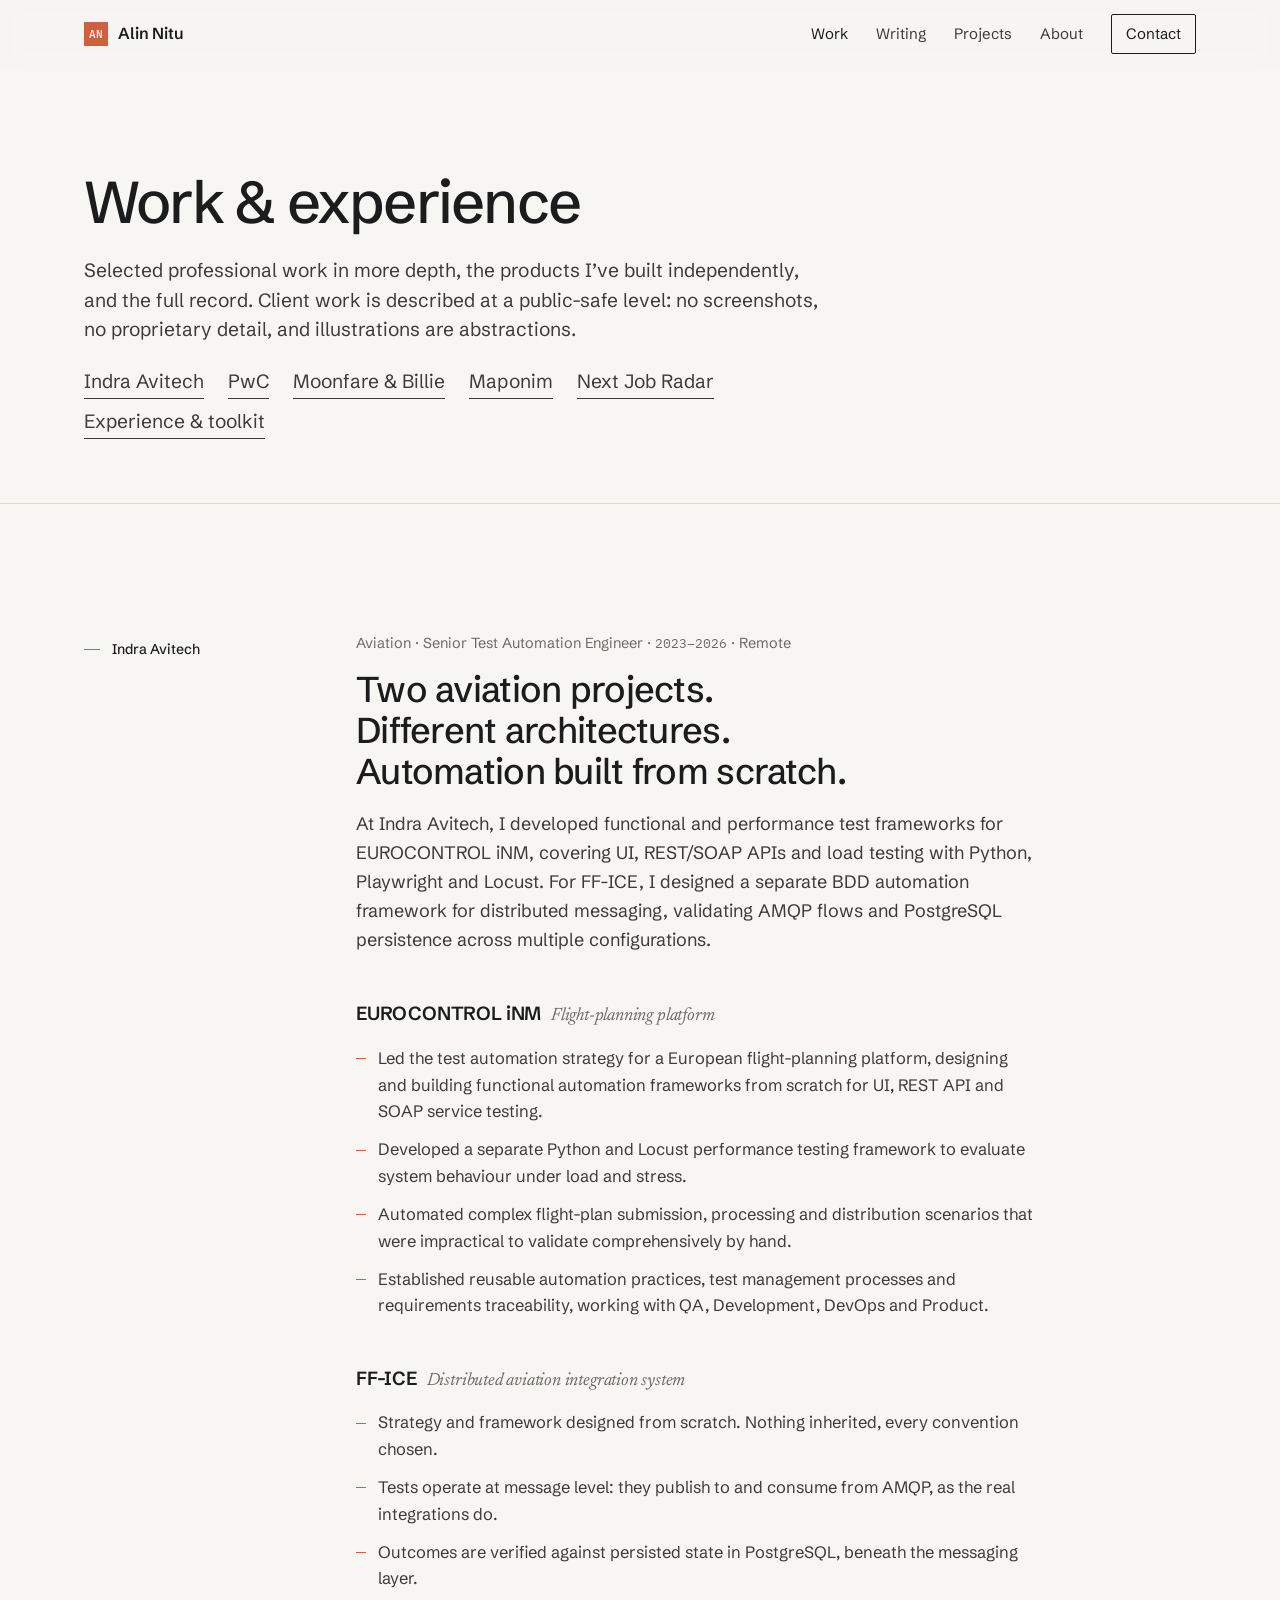
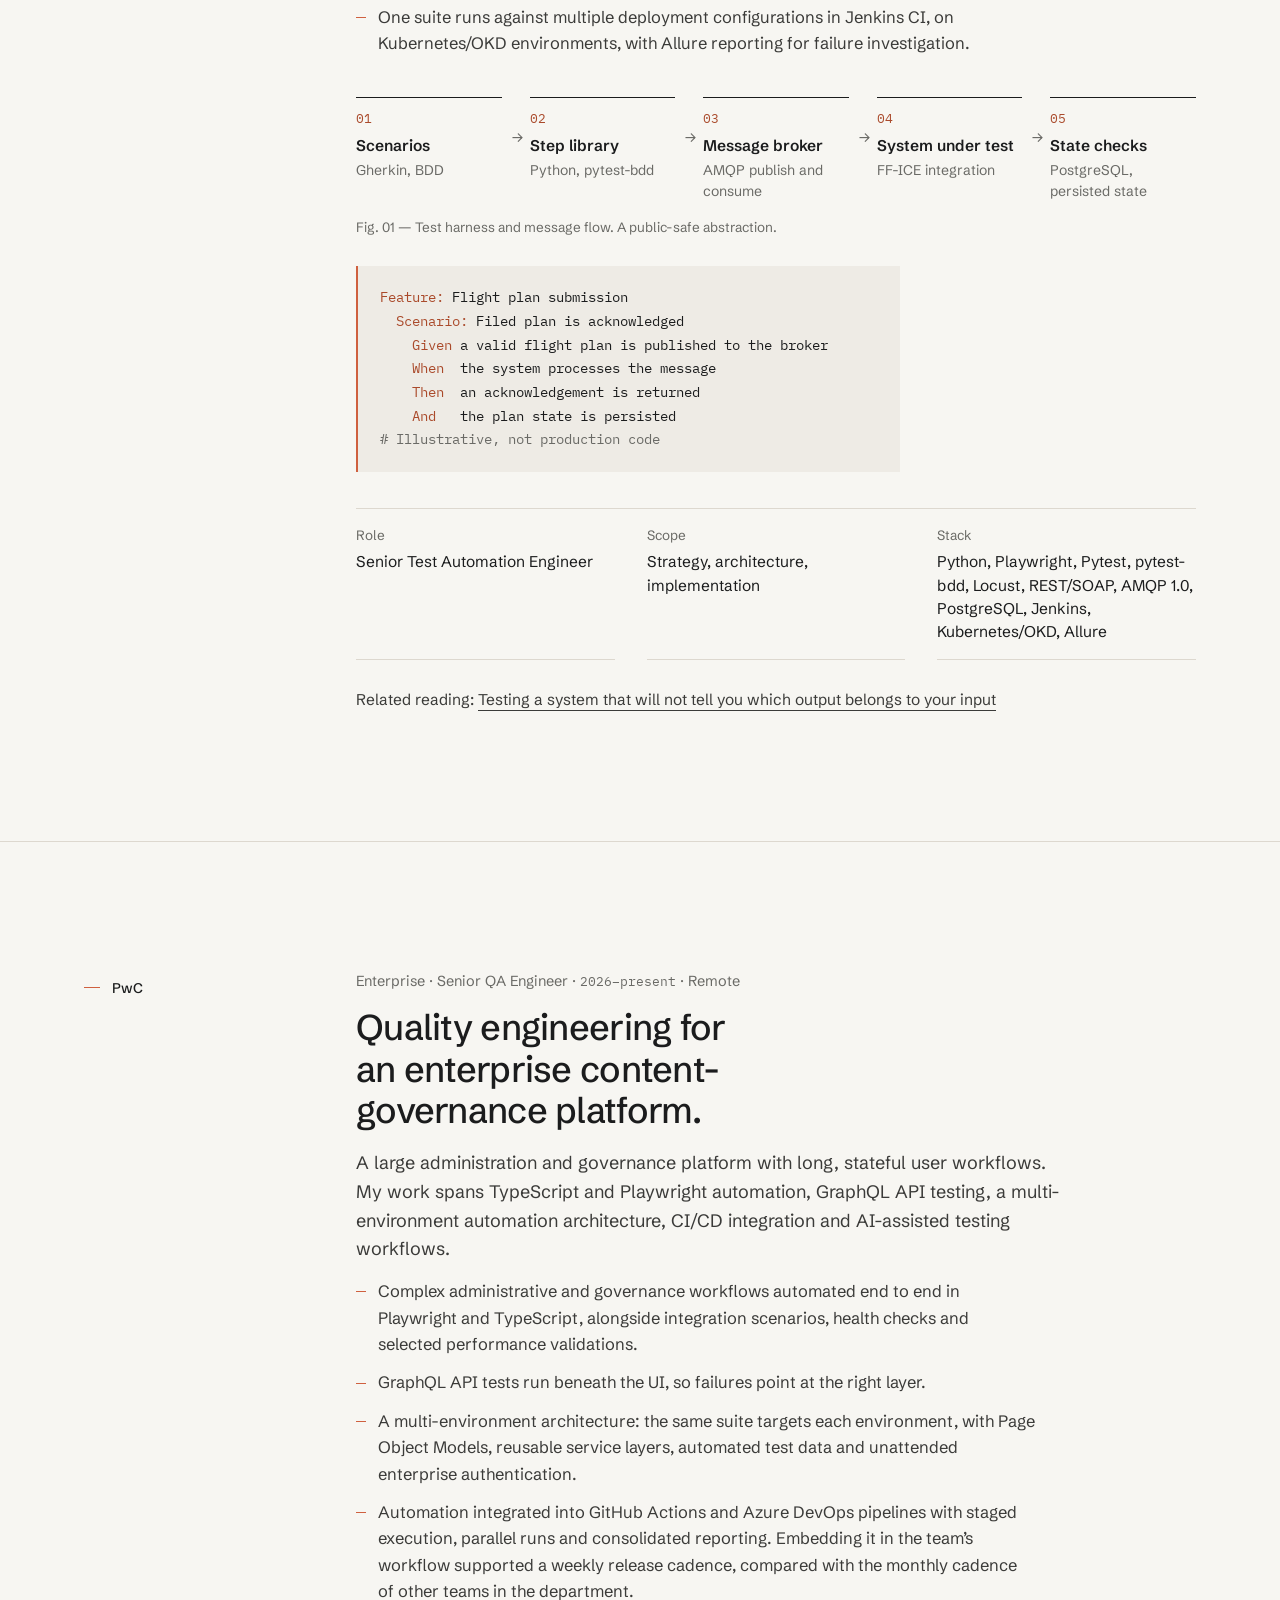
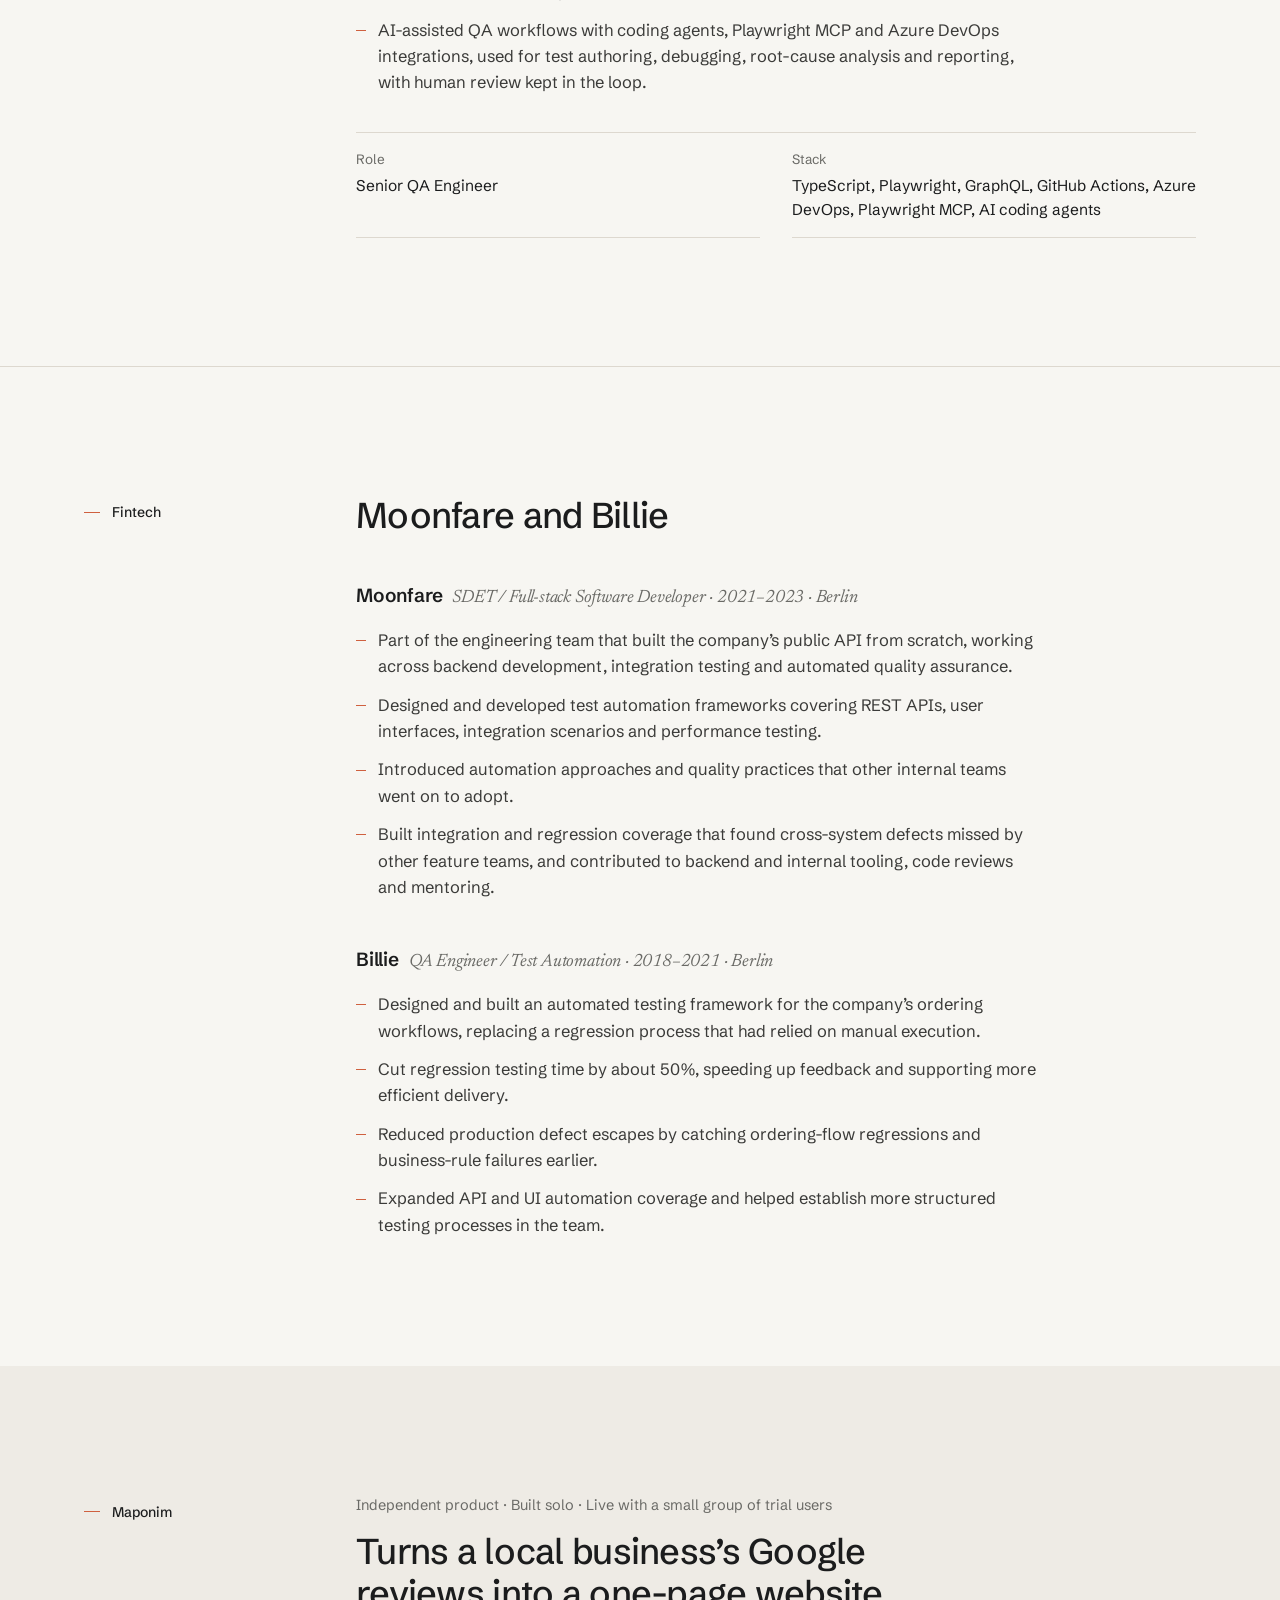
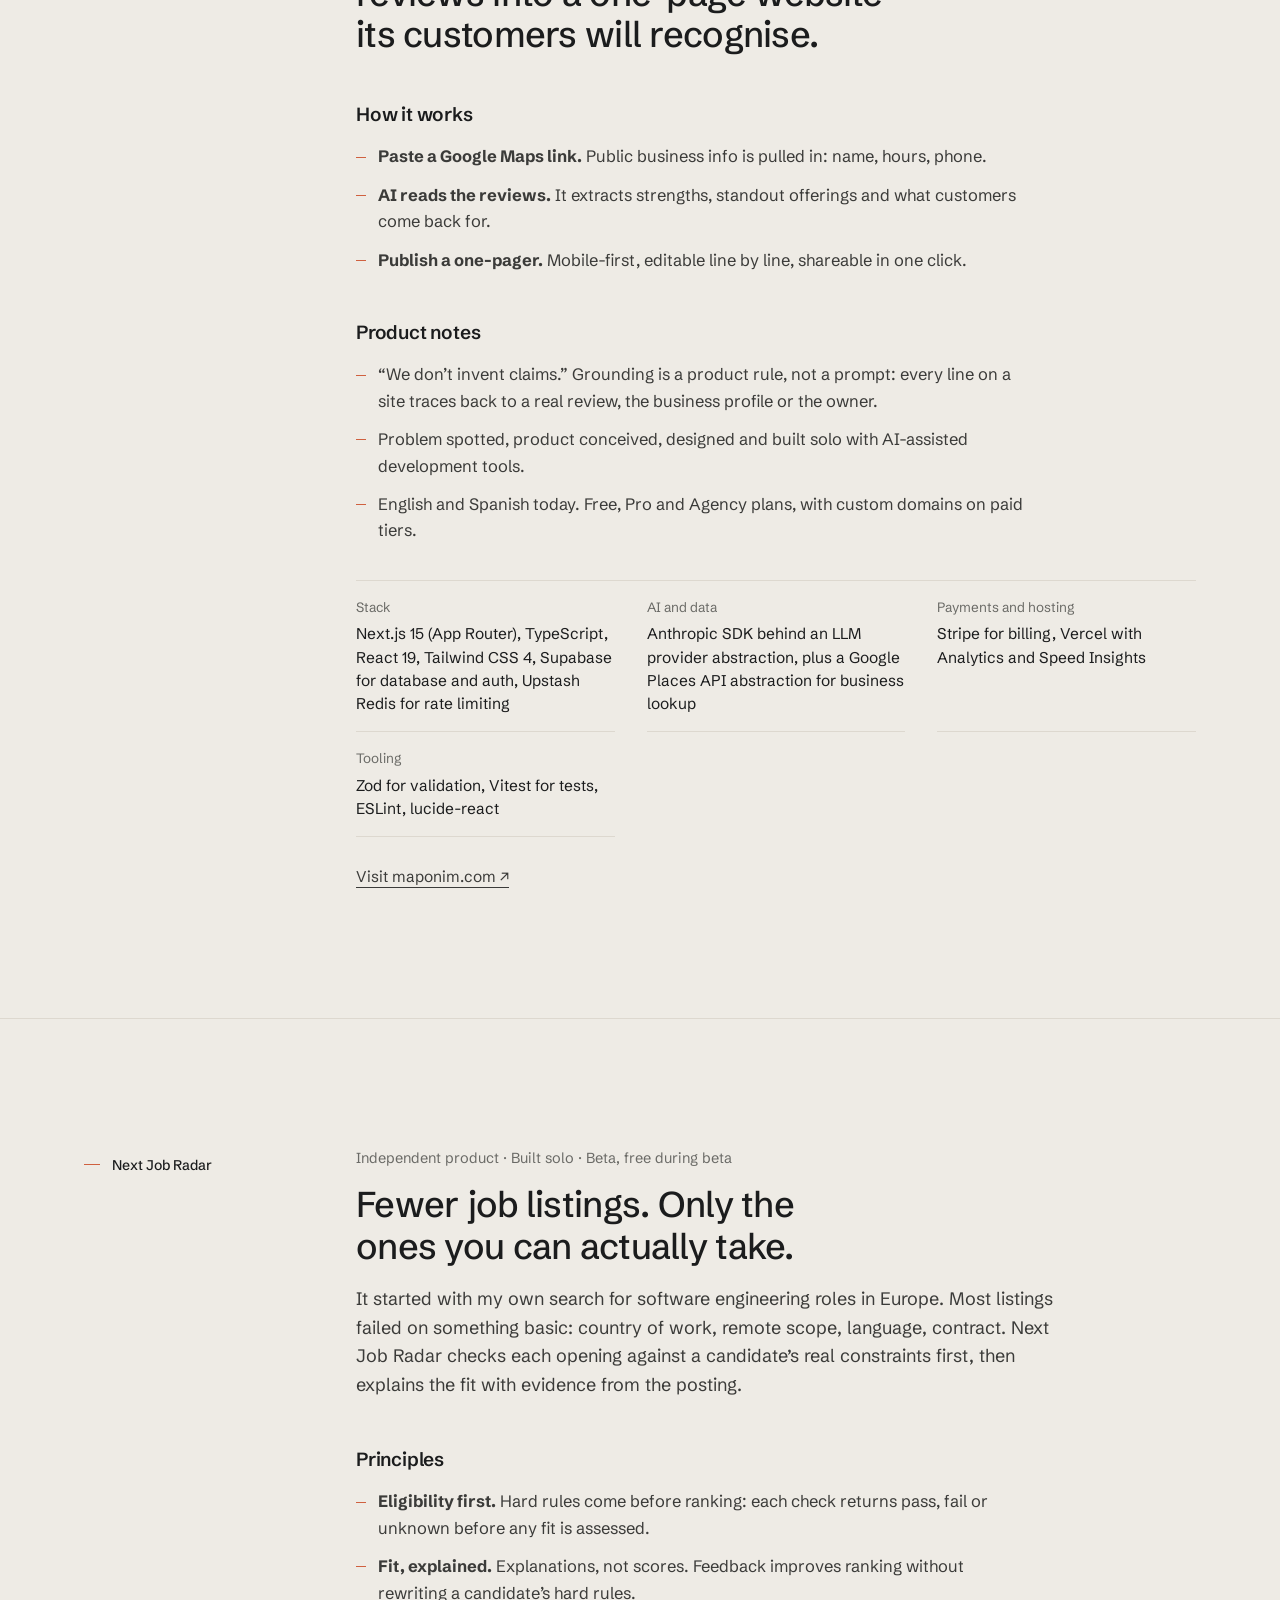
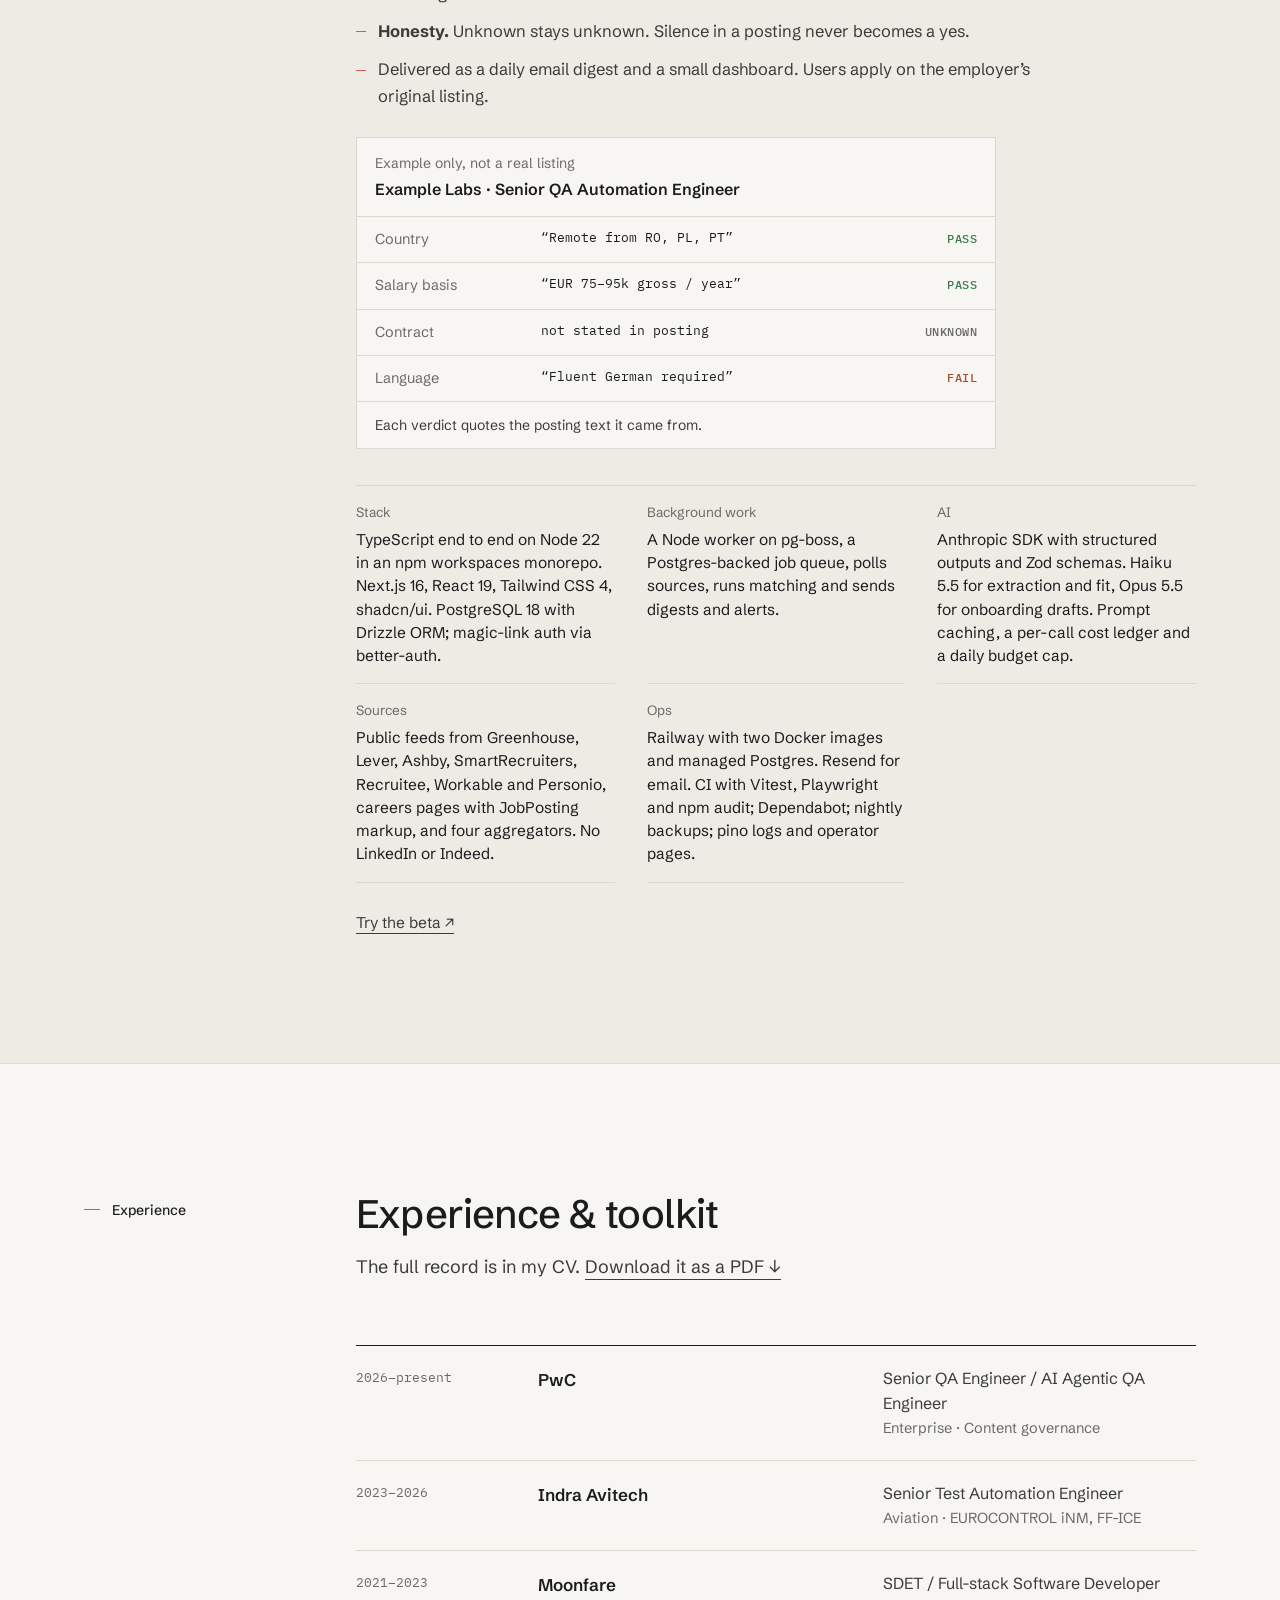
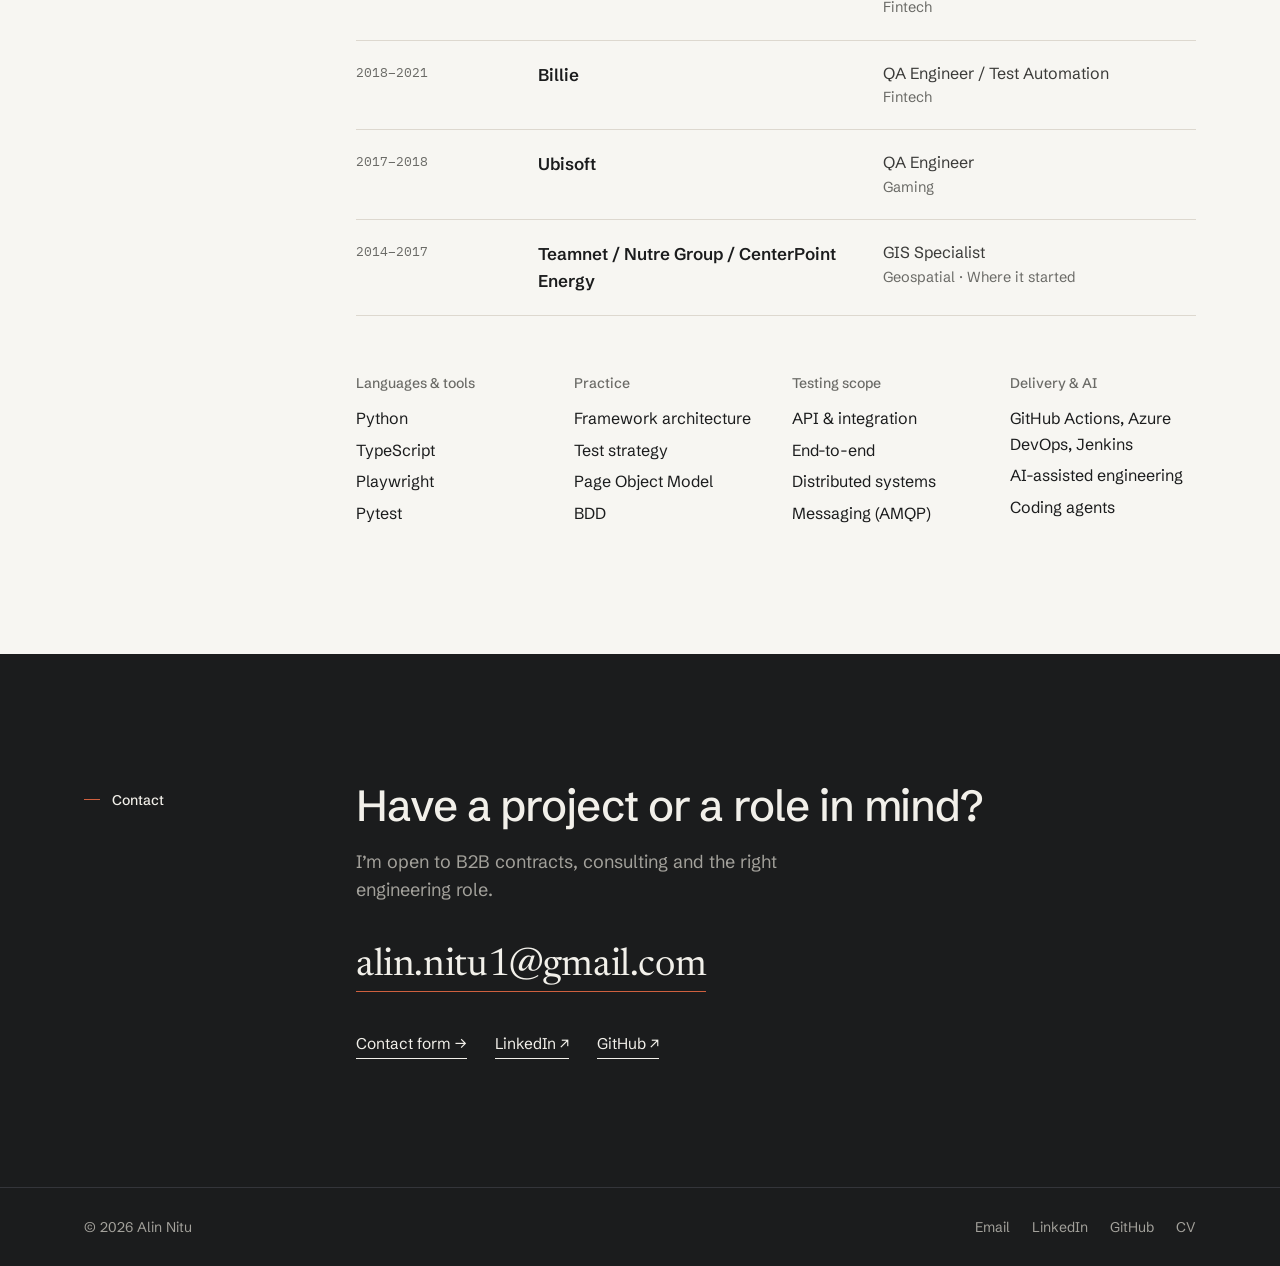
==== work.html @ c69d6b66 "Redesign: independent engineer × editorial minimalism - Rebuild the homepage as plain semantic HTML " ====
<!DOCTYPE html>
<html lang="en">
<head>
<meta charset="utf-8">
<meta name="viewport" content="width=device-width, initial-scale=1">
<title>Work &amp; experience | Alin Nitu</title>
<meta name="description" content="Case studies, independent products, full experience and toolkit of Alin Nitu, Senior Quality Engineer and SDET: EUROCONTROL iNM, FF-ICE, PwC, Moonfare, Billie, Maponim and Next Job Radar.">
<link rel="canonical" href="https://www.alinnitu.com/work">
<meta property="og:type" content="website">
<meta property="og:title" content="Work & experience | Alin Nitu">
<meta property="og:description" content="Case studies, independent products, full experience and toolkit.">
<meta name="theme-color" content="#F7F6F2">
<link rel="icon" type="image/svg+xml" href="/favicon.svg">
<link rel="icon" type="image/png" sizes="32x32" href="/favicon-32.png">
<link rel="apple-touch-icon" sizes="180x180" href="/apple-touch-icon.png">
<link rel="preconnect" href="https://fonts.googleapis.com">
<link rel="preconnect" href="https://fonts.gstatic.com" crossorigin>
<link href="https://fonts.googleapis.com/css2?family=IBM+Plex+Mono:wght@400;500&family=Newsreader:ital,opsz,wght@0,6..72,400;0,6..72,500;1,6..72,400&family=Schibsted+Grotesk:wght@400;500;600&display=swap" rel="stylesheet">
<link rel="stylesheet" href="/assets/site.css">
<script defer src="/assets/site.js"></script>
<script defer src="/_vercel/insights/script.js"></script>
</head>
<body>
<a class="skip" href="#main">Skip to content</a>

<header class="site-header">
  <div class="container header-in">
    <a class="wordmark" href="/" aria-label="Alin Nitu, home"><span class="mark" aria-hidden="true">AN</span>Alin Nitu</a>
    <nav class="site-nav" aria-label="Primary">
      <a href="/work" aria-current="page">Work</a>
      <a href="/#writing">Writing</a>
      <a href="/#projects">Projects</a>
      <a href="/#about">About</a>
      <a class="nav-cta" href="/#contact">Contact</a>
    </nav>
    <details class="menu">
      <summary>Menu</summary>
      <div class="menu-panel">
        <a href="/work">Work</a><a href="/#writing">Writing</a><a href="/#projects">Projects</a><a href="/#about">About</a><a href="/#contact">Contact</a><a href="/resources/Alin_Nitu_CV_Senior_QA_Engineer.pdf" download>Download CV</a>
      </div>
    </details>
  </div>
</header>

<main id="main">
  <section class="page-head">
    <div class="container">
      <h1>Work &amp; experience</h1>
      <p>Selected professional work in more depth, the products I’ve built independently, and the full record. Client work is described at a public-safe level: no screenshots, no proprietary detail, and illustrations are abstractions.</p>
      <p class="toc-inline">
        <a class="link" href="#indra-avitech">Indra Avitech</a>
        <a class="link" href="#pwc">PwC</a>
        <a class="link" href="#earlier">Moonfare &amp; Billie</a>
        <a class="link" href="#maponim">Maponim</a>
        <a class="link" href="#next-job-radar">Next Job Radar</a>
        <a class="link" href="#experience">Experience &amp; toolkit</a>
      </p>
    </div>
  </section>

  <!-- Indra Avitech -->
  <section class="section case" id="indra-avitech" aria-labelledby="indra-title">
    <div class="container section-grid">
      <p class="label">Indra Avitech</p>
      <div>
        <p class="case-meta">Aviation · Senior Test Automation Engineer · <span class="mono">2023–2026</span> · Remote</p>
        <h2 id="indra-title">Two aviation projects. Different architectures. Automation built from scratch.</h2>
        <p class="case-lead">At Indra Avitech, I developed functional and performance test frameworks for EUROCONTROL iNM, covering UI, REST/SOAP APIs and load testing with Python, Playwright and Locust. For FF-ICE, I designed a separate BDD automation framework for distributed messaging, validating AMQP flows and PostgreSQL persistence across multiple configurations.</p>

        <h3>EUROCONTROL iNM <span class="sub">Flight-planning platform</span></h3>
        <ul class="points">
          <li>Led the test automation strategy for a European flight-planning platform, designing and building functional automation frameworks from scratch for UI, REST API and SOAP service testing.</li>
          <li>Developed a separate Python and Locust performance testing framework to evaluate system behaviour under load and stress.</li>
          <li>Automated complex flight-plan submission, processing and distribution scenarios that were impractical to validate comprehensively by hand.</li>
          <li>Established reusable automation practices, test management processes and requirements traceability, working with QA, Development, DevOps and Product.</li>
        </ul>

        <h3>FF-ICE <span class="sub">Distributed aviation integration system</span></h3>
        <ul class="points">
          <li>Strategy and framework designed from scratch. Nothing inherited, every convention chosen.</li>
          <li>Tests operate at message level: they publish to and consume from AMQP, as the real integrations do.</li>
          <li>Outcomes are verified against persisted state in PostgreSQL, beneath the messaging layer.</li>
          <li>One suite runs against multiple deployment configurations in Jenkins CI, on Kubernetes/OKD environments, with Allure reporting for failure investigation.</li>
        </ul>

        <ol class="flow" aria-label="FF-ICE test harness, from scenario to persisted state">
          <li><b>Scenarios</b><span>Gherkin, BDD</span></li>
          <li><b>Step library</b><span>Python, pytest-bdd</span></li>
          <li><b>Message broker</b><span>AMQP publish and consume</span></li>
          <li><b>System under test</b><span>FF-ICE integration</span></li>
          <li><b>State checks</b><span>PostgreSQL, persisted state</span></li>
        </ol>
        <p class="fig-cap">Fig. 01 — Test harness and message flow. A public-safe abstraction.</p>

<pre class="code" aria-label="Illustrative Gherkin scenario"><span class="k">Feature:</span> Flight plan submission
  <span class="k">Scenario:</span> Filed plan is acknowledged
    <span class="k">Given</span> a valid flight plan is published to the broker
    <span class="k">When</span>  the system processes the message
    <span class="k">Then</span>  an acknowledgement is returned
    <span class="k">And</span>   the plan state is persisted
<span class="c"># Illustrative, not production code</span></pre>

        <dl class="facts-dl">
          <div><dt>Role</dt><dd>Senior Test Automation Engineer</dd></div>
          <div><dt>Scope</dt><dd>Strategy, architecture, implementation</dd></div>
          <div><dt>Stack</dt><dd>Python, Playwright, Pytest, pytest-bdd, Locust, REST/SOAP, AMQP 1.0, PostgreSQL, Jenkins, Kubernetes/OKD, Allure</dd></div>
        </dl>
        <p class="related">Related reading: <a class="link" href="/articles/no-correlation-id">Testing a system that will not tell you which output belongs to your input</a></p>
      </div>
    </div>
  </section>

  <!-- PwC -->
  <section class="section case" id="pwc" aria-labelledby="pwc-title">
    <div class="container section-grid">
      <p class="label">PwC</p>
      <div>
        <p class="case-meta">Enterprise · Senior QA Engineer · <span class="mono">2026–present</span> · Remote</p>
        <h2 id="pwc-title">Quality engineering for an enterprise content-governance platform.</h2>
        <p class="case-lead">A large administration and governance platform with long, stateful user workflows. My work spans TypeScript and Playwright automation, GraphQL API testing, a multi-environment automation architecture, CI/CD integration and AI-assisted testing workflows.</p>
        <ul class="points">
          <li>Complex administrative and governance workflows automated end to end in Playwright and TypeScript, alongside integration scenarios, health checks and selected performance validations.</li>
          <li>GraphQL API tests run beneath the UI, so failures point at the right layer.</li>
          <li>A multi-environment architecture: the same suite targets each environment, with Page Object Models, reusable service layers, automated test data and unattended enterprise authentication.</li>
          <li>Automation integrated into GitHub Actions and Azure DevOps pipelines with staged execution, parallel runs and consolidated reporting. Embedding it in the team’s workflow supported a weekly release cadence, compared with the monthly cadence of other teams in the department.</li>
          <li>AI-assisted QA workflows with coding agents, Playwright MCP and Azure DevOps integrations, used for test authoring, debugging, root-cause analysis and reporting, with human review kept in the loop.</li>
        </ul>
        <dl class="facts-dl">
          <div><dt>Role</dt><dd>Senior QA Engineer</dd></div>
          <div><dt>Stack</dt><dd>TypeScript, Playwright, GraphQL, GitHub Actions, Azure DevOps, Playwright MCP, AI coding agents</dd></div>
        </dl>
      </div>
    </div>
  </section>

  <!-- Moonfare & Billie -->
  <section class="section case" id="earlier" aria-labelledby="earlier-title">
    <div class="container section-grid">
      <p class="label">Fintech</p>
      <div>
        <h2 id="earlier-title">Moonfare and Billie</h2>

        <h3>Moonfare <span class="sub">SDET / Full-stack Software Developer · 2021–2023 · Berlin</span></h3>
        <ul class="points">
          <li>Part of the engineering team that built the company’s public API from scratch, working across backend development, integration testing and automated quality assurance.</li>
          <li>Designed and developed test automation frameworks covering REST APIs, user interfaces, integration scenarios and performance testing.</li>
          <li>Introduced automation approaches and quality practices that other internal teams went on to adopt.</li>
          <li>Built integration and regression coverage that found cross-system defects missed by other feature teams, and contributed to backend and internal tooling, code reviews and mentoring.</li>
        </ul>

        <h3>Billie <span class="sub">QA Engineer / Test Automation · 2018–2021 · Berlin</span></h3>
        <ul class="points">
          <li>Designed and built an automated testing framework for the company’s ordering workflows, replacing a regression process that had relied on manual execution.</li>
          <li>Cut regression testing time by about 50%, speeding up feedback and supporting more efficient delivery.</li>
          <li>Reduced production defect escapes by catching ordering-flow regressions and business-rule failures earlier.</li>
          <li>Expanded API and UI automation coverage and helped establish more structured testing processes in the team.</li>
        </ul>
      </div>
    </div>
  </section>

  <!-- Maponim -->
  <section class="section band case" id="maponim" aria-labelledby="maponim-title">
    <div class="container section-grid">
      <p class="label">Maponim</p>
      <div>
        <p class="case-meta">Independent product · Built solo · Live with a small group of trial users</p>
        <h2 id="maponim-title">Turns a local business’s Google reviews into a one-page website its customers will recognise.</h2>
        <h3>How it works</h3>
        <ul class="points">
          <li><strong>Paste a Google Maps link.</strong> Public business info is pulled in: name, hours, phone.</li>
          <li><strong>AI reads the reviews.</strong> It extracts strengths, standout offerings and what customers come back for.</li>
          <li><strong>Publish a one-pager.</strong> Mobile-first, editable line by line, shareable in one click.</li>
        </ul>
        <h3>Product notes</h3>
        <ul class="points">
          <li>“We don’t invent claims.” Grounding is a product rule, not a prompt: every line on a site traces back to a real review, the business profile or the owner.</li>
          <li>Problem spotted, product conceived, designed and built solo with AI-assisted development tools.</li>
          <li>English and Spanish today. Free, Pro and Agency plans, with custom domains on paid tiers.</li>
        </ul>
        <dl class="facts-dl">
          <div><dt>Stack</dt><dd>Next.js 15 (App Router), TypeScript, React 19, Tailwind CSS 4, Supabase for database and auth, Upstash Redis for rate limiting</dd></div>
          <div><dt>AI and data</dt><dd>Anthropic SDK behind an LLM provider abstraction, plus a Google Places API abstraction for business lookup</dd></div>
          <div><dt>Payments and hosting</dt><dd>Stripe for billing, Vercel with Analytics and Speed Insights</dd></div>
          <div><dt>Tooling</dt><dd>Zod for validation, Vitest for tests, ESLint, lucide-react</dd></div>
        </dl>
        <p class="related"><a class="link" href="https://maponim.com/" target="_blank" rel="noopener">Visit maponim.com <span class="arrow out" aria-hidden="true">↗</span></a></p>
      </div>
    </div>
  </section>

  <!-- Next Job Radar -->
  <section class="section band case" id="next-job-radar" aria-labelledby="njr-title" style="border-top:1px solid var(--rule)">
    <div class="container section-grid">
      <p class="label">Next Job Radar</p>
      <div>
        <p class="case-meta">Independent product · Built solo · Beta, free during beta</p>
        <h2 id="njr-title">Fewer job listings. Only the ones you can actually take.</h2>
        <p class="case-lead">It started with my own search for software engineering roles in Europe. Most listings failed on something basic: country of work, remote scope, language, contract. Next Job Radar checks each opening against a candidate’s real constraints first, then explains the fit with evidence from the posting.</p>
        <h3>Principles</h3>
        <ul class="points">
          <li><strong>Eligibility first.</strong> Hard rules come before ranking: each check returns pass, fail or unknown before any fit is assessed.</li>
          <li><strong>Fit, explained.</strong> Explanations, not scores. Feedback improves ranking without rewriting a candidate’s hard rules.</li>
          <li><strong>Honesty.</strong> Unknown stays unknown. Silence in a posting never becomes a yes.</li>
          <li>Delivered as a daily email digest and a small dashboard. Users apply on the employer’s original listing.</li>
        </ul>
        <div class="check" role="group" aria-label="Example eligibility check">
          <div class="ttl">Example only, not a real listing<b>Example Labs · Senior QA Automation Engineer</b></div>
          <table>
            <tbody>
              <tr><td>Country</td><td>“Remote from RO, PL, PT”</td><td class="pass">PASS</td></tr>
              <tr><td>Salary basis</td><td>“EUR 75–95k gross / year”</td><td class="pass">PASS</td></tr>
              <tr><td>Contract</td><td>not stated in posting</td><td class="unk">UNKNOWN</td></tr>
              <tr><td>Language</td><td>“Fluent German required”</td><td class="fail">FAIL</td></tr>
            </tbody>
          </table>
          <p class="foot">Each verdict quotes the posting text it came from.</p>
        </div>
        <dl class="facts-dl">
          <div><dt>Stack</dt><dd>TypeScript end to end on Node 22 in an npm workspaces monorepo. Next.js 16, React 19, Tailwind CSS 4, shadcn/ui. PostgreSQL 18 with Drizzle ORM; magic-link auth via better-auth.</dd></div>
          <div><dt>Background work</dt><dd>A Node worker on pg-boss, a Postgres-backed job queue, polls sources, runs matching and sends digests and alerts.</dd></div>
          <div><dt>AI</dt><dd>Anthropic SDK with structured outputs and Zod schemas. Haiku 5.5 for extraction and fit, Opus 5.5 for onboarding drafts. Prompt caching, a per-call cost ledger and a daily budget cap.</dd></div>
          <div><dt>Sources</dt><dd>Public feeds from Greenhouse, Lever, Ashby, SmartRecruiters, Recruitee, Workable and Personio, careers pages with JobPosting markup, and four aggregators. No LinkedIn or Indeed.</dd></div>
          <div><dt>Ops</dt><dd>Railway with two Docker images and managed Postgres. Resend for email. CI with Vitest, Playwright and npm audit; Dependabot; nightly backups; pino logs and operator pages.</dd></div>
        </dl>
        <p class="related"><a class="link" href="https://jobradarweb-production.up.railway.app/" target="_blank" rel="noopener">Try the beta <span class="arrow out" aria-hidden="true">↗</span></a></p>
      </div>
    </div>
  </section>

  <!-- Experience & toolkit -->
  <section class="section" id="experience" aria-labelledby="exp-title">
    <div class="container section-grid">
      <p class="label">Experience</p>
      <div>
        <div class="section-head">
          <h2 id="exp-title">Experience &amp; toolkit</h2>
          <p>The full record is in my CV. <a class="link" href="/resources/Alin_Nitu_CV_Senior_QA_Engineer.pdf" download="Alin_Nitu_CV_Senior_QA_Engineer.pdf">Download it as a PDF <span class="arrow down" aria-hidden="true">↓</span></a></p>
        </div>
        <div class="timeline">
          <div><span class="y">2026–present</span><b>PwC</b><span>Senior QA Engineer / AI Agentic QA Engineer<em>Enterprise · Content governance</em></span></div>
          <div><span class="y">2023–2026</span><b>Indra Avitech</b><span>Senior Test Automation Engineer<em>Aviation · EUROCONTROL iNM, FF-ICE</em></span></div>
          <div><span class="y">2021–2023</span><b>Moonfare</b><span>SDET / Full-stack Software Developer<em>Fintech</em></span></div>
          <div><span class="y">2018–2021</span><b>Billie</b><span>QA Engineer / Test Automation<em>Fintech</em></span></div>
          <div><span class="y">2017–2018</span><b>Ubisoft</b><span>QA Engineer<em>Gaming</em></span></div>
          <div><span class="y">2014–2017</span><b>Teamnet / Nutre Group / CenterPoint Energy</b><span>GIS Specialist<em>Geospatial · Where it started</em></span></div>
        </div>
        <div class="toolkit">
          <div><h3>Languages &amp; tools</h3><ul><li>Python</li><li>TypeScript</li><li>Playwright</li><li>Pytest</li></ul></div>
          <div><h3>Practice</h3><ul><li>Framework architecture</li><li>Test strategy</li><li>Page Object Model</li><li>BDD</li></ul></div>
          <div><h3>Testing scope</h3><ul><li>API &amp; integration</li><li>End-to-end</li><li>Distributed systems</li><li>Messaging (AMQP)</li></ul></div>
          <div><h3>Delivery &amp; AI</h3><ul><li>GitHub Actions, Azure DevOps, Jenkins</li><li>AI-assisted engineering</li><li>Coding agents</li></ul></div>
        </div>
      </div>
    </div>
  </section>

  <section class="section contact" aria-labelledby="work-contact">
    <div class="container section-grid">
      <p class="label">Contact</p>
      <div>
        <h2 id="work-contact">Have a project or a role in mind?</h2>
        <p class="intro">I’m open to B2B contracts, consulting and the right engineering role.</p>
        <a class="email" href="mailto:alin.nitu1@gmail.com">alin.nitu1@gmail.com</a>
        <p class="contact-links">
          <a class="link" href="/#contact">Contact form <span class="arrow" aria-hidden="true">→</span></a>
          <a class="link" href="https://www.linkedin.com/in/alinnitu/" target="_blank" rel="noopener">LinkedIn <span class="arrow out" aria-hidden="true">↗</span></a>
          <a class="link" href="https://github.com/AlinNitu" target="_blank" rel="noopener">GitHub <span class="arrow out" aria-hidden="true">↗</span></a>
        </p>
      </div>
    </div>
  </section>
</main>

<footer class="site-footer">
  <div class="container footer-in">
    <span>© 2026 Alin Nitu</span>
    <nav aria-label="Footer">
      <a href="mailto:alin.nitu1@gmail.com">Email</a>
      <a href="https://www.linkedin.com/in/alinnitu/" target="_blank" rel="noopener">LinkedIn</a>
      <a href="https://github.com/AlinNitu" target="_blank" rel="noopener">GitHub</a>
      <a href="/resources/Alin_Nitu_CV_Senior_QA_Engineer.pdf" download>CV</a>
    </nav>
  </div>
</footer>
</body>
</html>
---- assets/site.css ----
/* alinnitu.com — shared design system
   Independent engineering consultant × editorial minimalism.
   One stylesheet for every page: tokens, base, chrome, homepage sections, work page, articles. */

/* ---------- Tokens ---------- */
:root{
  --paper:#F7F6F2;        /* page */
  --paper-2:#EEEBE5;      /* secondary band */
  --paper-3:#E6E2DA;      /* pressed / code */
  --ink:#1B1C1D;          /* primary text */
  --ink-2:#3B3B39;        /* body copy */
  --muted:#6A6A66;        /* metadata (4.9:1 on paper) */
  --rule:#DDD8CF;         /* hairlines */
  --accent:#CF603F;       /* burnt orange, decorative + large text */
  --accent-ink:#AA4A2B;   /* orange for small text (5.3:1 on paper) */
  --night:#1B1C1D;        /* the one dark section */
  --night-ink:#F2F0EA;
  --night-muted:#A3A19B;
  --night-rule:#34353A;

  --sans:'Schibsted Grotesk',ui-sans-serif,system-ui,-apple-system,'Segoe UI',sans-serif;
  --serif:'Newsreader',ui-serif,Georgia,'Times New Roman',serif;
  --mono:'IBM Plex Mono',ui-monospace,'SF Mono',Menlo,monospace;

  --max:1240px;
  --gutter:clamp(20px,5vw,64px);
  --section:clamp(80px,10vw,136px);
  --ease:cubic-bezier(.2,.7,.2,1);
}

/* ---------- Base ---------- */
*,*::before,*::after{box-sizing:border-box}
[hidden]{display:none!important}
html{-webkit-text-size-adjust:100%;scroll-behavior:smooth;scroll-padding-top:84px}
body{margin:0;background:var(--paper);color:var(--ink);font:400 17px/1.6 var(--sans);-webkit-font-smoothing:antialiased;text-rendering:optimizeLegibility}
img{display:block;max-width:100%;height:auto}
a{color:inherit;text-decoration:none}
p{margin:0}
h1,h2,h3,h4{margin:0;font-weight:500;letter-spacing:-.02em;text-wrap:balance}
::selection{background:var(--ink);color:var(--paper)}
:focus-visible{outline:2px solid var(--accent);outline-offset:3px}
.container{max-width:var(--max);margin:0 auto;padding:0 var(--gutter)}
.skip{position:absolute;left:-9999px;top:8px;background:var(--ink);color:var(--paper);padding:10px 14px;z-index:100}
.skip:focus{left:8px}
.mono{font-family:var(--mono);font-size:13px;letter-spacing:0}
.muted{color:var(--muted)}

/* Text link with a drawn underline */
.link{background:linear-gradient(currentColor,currentColor) 0 100%/100% 1px no-repeat;padding-bottom:2px;transition:color .2s var(--ease),background-size .3s var(--ease)}
.link:hover{color:var(--accent-ink)}
.arrow{display:inline-block;transition:transform .25s var(--ease)}
a:hover .arrow{transform:translateX(3px)}
a:hover .arrow.down{transform:translateY(2px)}
a:hover .arrow.out{transform:translate(2px,-2px)}

/* Buttons */
.btn{display:inline-flex;align-items:center;gap:10px;min-height:48px;padding:12px 22px;font:500 15.5px/1 var(--sans);border:1px solid var(--ink);border-radius:2px;transition:background-color .2s var(--ease),color .2s var(--ease),border-color .2s var(--ease)}
.btn-primary{background:var(--ink);color:var(--paper)}
.btn-primary:hover{background:var(--accent-ink);border-color:var(--accent-ink);color:#fff}
.btn-ghost{color:var(--ink)}
.btn-ghost:hover{background:var(--ink);color:var(--paper)}

/* ---------- Header ---------- */
.site-header{position:sticky;top:0;z-index:50;background:rgba(247,246,242,.9);backdrop-filter:saturate(1.4) blur(10px);-webkit-backdrop-filter:saturate(1.4) blur(10px);border-bottom:1px solid transparent;transition:border-color .2s}
.site-header.scrolled{border-bottom-color:var(--rule)}
.header-in{display:flex;align-items:center;justify-content:space-between;gap:24px;height:68px}
.wordmark{display:inline-flex;align-items:center;gap:10px;font-weight:600;font-size:16px;letter-spacing:-.01em}
.wordmark .mark{width:24px;height:24px;display:grid;place-items:center;background:var(--accent);color:#fff;font:500 10.5px/1 var(--mono);letter-spacing:.02em}
.site-nav{display:flex;align-items:center;gap:28px;font-size:15px}
.site-nav a{color:var(--ink-2);transition:color .2s}
.site-nav a:hover{color:var(--ink)}
.site-nav a[aria-current="page"]{color:var(--ink)}
.site-nav .nav-cta{color:var(--ink);border:1px solid var(--ink);padding:7px 14px;border-radius:2px;transition:background-color .2s,color .2s}
.site-nav .nav-cta:hover{background:var(--ink);color:var(--paper)}
.menu{display:none;position:relative}
.menu summary{list-style:none;cursor:pointer;font-size:15px;padding:8px 0;display:flex;align-items:center;gap:8px}
.menu summary::-webkit-details-marker{display:none}
.menu summary::after{content:"";width:14px;height:8px;background:linear-gradient(var(--ink),var(--ink)) 0 0/100% 1.5px no-repeat,linear-gradient(var(--ink),var(--ink)) 0 100%/100% 1.5px no-repeat}
.menu[open] summary::after{background:linear-gradient(var(--ink),var(--ink)) 0 50%/100% 1.5px no-repeat}
.menu-panel{position:absolute;right:0;top:calc(100% + 10px);background:var(--paper);border:1px solid var(--rule);min-width:200px;padding:8px 0;box-shadow:0 18px 40px -20px rgba(27,28,29,.25)}
.menu-panel a{display:block;padding:11px 18px;font-size:16px}
.menu-panel a:hover{background:var(--paper-2)}
@media (max-width:820px){.site-nav{display:none}.menu{display:block}}

/* ---------- Sections ---------- */
.section{padding:var(--section) 0;border-top:1px solid var(--rule)}
.section-grid{display:grid;grid-template-columns:minmax(0,1fr);gap:28px}
@media (min-width:960px){.section-grid{grid-template-columns:200px minmax(0,1fr);gap:0 72px}}
.label{display:flex;align-items:center;gap:12px;font-size:14px;font-weight:500;color:var(--ink);letter-spacing:0;padding-top:.45em}
.label::before{content:"";width:16px;height:1px;background:var(--accent);flex:none}
@media (min-width:960px){.label{position:sticky;top:104px;align-self:start}}
.section-head{max-width:760px;margin-bottom:clamp(40px,5vw,64px)}
.section-head h2{font-size:clamp(28px,3.1vw,40px);line-height:1.12}
.section-head p{margin-top:16px;font-size:18px;line-height:1.55;color:var(--ink-2);max-width:60ch}
.serif-i{font-family:var(--serif);font-style:italic;font-weight:400;letter-spacing:-.01em}

/* ---------- Hero ---------- */
.hero{padding:clamp(56px,9vw,128px) 0 clamp(56px,7vw,96px)}
.eyebrow{font-size:15px;color:var(--ink-2);margin-bottom:28px;display:flex;flex-wrap:wrap;gap:6px 14px;align-items:center}
.eyebrow b{font-weight:600;color:var(--ink)}
.eyebrow .dot{width:4px;height:4px;border-radius:50%;background:var(--rule)}
@media (max-width:560px){.eyebrow{flex-direction:column;align-items:flex-start;gap:2px}.eyebrow .dot{display:none}}
.hero h1{font-size:clamp(40px,5.6vw,76px);line-height:1.03;letter-spacing:-.035em;font-weight:500;max-width:15ch}
.hero h1 .serif-i{letter-spacing:-.02em}
.hero h1 .stop{color:var(--accent)}
.hero .lead{margin-top:28px;font-size:clamp(18px,1.5vw,21px);line-height:1.55;color:var(--ink-2);max-width:58ch}
.cta-row{margin-top:40px;display:flex;flex-wrap:wrap;gap:12px 14px;align-items:center}
.cta-row .link{margin-left:10px;font-size:15.5px}
.facts{margin-top:clamp(64px,8vw,104px);display:grid;grid-template-columns:repeat(4,minmax(0,1fr));border-top:1px solid var(--ink)}
.facts div{padding:18px 20px 0 0}
.facts div+div{padding-left:20px;border-left:1px solid var(--rule)}
.facts dt{font-size:13.5px;color:var(--muted);margin-bottom:6px}
.facts dd{margin:0;font-size:16px;font-weight:500;line-height:1.35}
@media (max-width:760px){.facts{grid-template-columns:repeat(2,minmax(0,1fr))}.facts div{padding:16px 12px 16px 0}.facts div+div{padding-left:0;border-left:0}.facts div:nth-child(even){padding-left:16px;border-left:1px solid var(--rule)}.facts div:nth-child(n+3){border-top:1px solid var(--rule)}}
@media (prefers-reduced-motion:no-preference){
  .hero .rise{opacity:0;transform:translateY(10px);animation:rise .8s var(--ease) forwards}
  .hero .rise:nth-child(2){animation-delay:.06s}.hero .rise:nth-child(3){animation-delay:.12s}.hero .rise:nth-child(4){animation-delay:.18s}.hero .rise:nth-child(5){animation-delay:.24s}
  @keyframes rise{to{opacity:1;transform:none}}
}

/* ---------- Expertise ---------- */
.expertise{display:grid;grid-template-columns:repeat(2,minmax(0,1fr));gap:0 56px}
.expertise article{padding:28px 0 36px;border-top:1px solid var(--rule)}
.expertise .n{font:400 13px/1 var(--mono);color:var(--accent-ink);display:block;margin-bottom:18px}
.expertise h3{font-size:21px;line-height:1.25;font-weight:600;letter-spacing:-.015em}
.expertise p{margin-top:10px;color:var(--ink-2);font-size:16.5px;line-height:1.6;max-width:44ch}
@media (max-width:720px){.expertise{grid-template-columns:minmax(0,1fr)}}

/* ---------- Work list ---------- */
.work-list{border-bottom:1px solid var(--rule)}
.work-row{display:grid;grid-template-columns:minmax(0,4fr) minmax(0,7fr);gap:12px 48px;padding:32px 0;border-top:1px solid var(--rule)}
.work-row:first-child{border-top-color:var(--ink)}
.work-row h3{font-size:24px;line-height:1.2;font-weight:600;letter-spacing:-.02em}
.work-meta{margin-top:6px;font-size:14.5px;color:var(--muted)}
.work-meta .mono{font-size:13px}
.work-body p{color:var(--ink-2);font-size:16.5px;line-height:1.6;max-width:60ch}
.work-body ul{list-style:none;margin:0;padding:0;display:grid;gap:14px}
.work-body li{display:grid;grid-template-columns:minmax(0,1fr);gap:2px;max-width:62ch}
.work-body li b{font-weight:600;color:var(--ink);font-size:15.5px}
.work-body li span{color:var(--ink-2);font-size:16.5px;line-height:1.55}
.work-links{margin-top:18px;display:flex;flex-wrap:wrap;gap:8px 24px;font-size:15px}
.more{margin-top:32px;font-size:16px}
@media (max-width:760px){.work-row{grid-template-columns:minmax(0,1fr);padding:26px 0}}

/* ---------- Writing ---------- */
.posts{border-bottom:1px solid var(--rule)}
.post{display:grid;grid-template-columns:132px minmax(0,1fr) 180px;gap:8px 40px;padding:30px 0;border-top:1px solid var(--rule);transition:background-color .25s}
.posts .post:first-child{border-top-color:var(--ink)}
.post .date{font:400 13px/1.9 var(--mono);color:var(--muted)}
.post h3{font-family:var(--serif);font-weight:400;font-size:clamp(25px,2.3vw,31px);line-height:1.15;letter-spacing:-.01em;transition:color .2s}
.post h3 em{font-style:italic}
.post p{margin-top:10px;color:var(--ink-2);font-size:16px;line-height:1.55;max-width:62ch}
.post .cat{font-size:14px;line-height:1.5;color:var(--muted);text-align:right;padding-top:.3em}
.post .cat small{display:block;font-size:inherit}
a.post:hover h3{color:var(--accent-ink)}
.post.soon h3{color:var(--muted)}
.post.soon .date{font-style:normal}
@media (max-width:860px){.post{grid-template-columns:minmax(0,1fr);gap:6px}.post .cat{text-align:left;order:3}.post .date{order:-1}}

/* ---------- Projects ---------- */
.band{background:var(--paper-2);border-top:0}
.projects{display:grid;grid-template-columns:repeat(2,minmax(0,1fr));gap:56px 48px}
.project figure{margin:0 0 24px;border:1px solid var(--rule);background:var(--paper);aspect-ratio:16/11;overflow:hidden}
.project figure img{width:100%;height:100%;object-fit:cover;object-position:top center;transition:transform .6s var(--ease)}
.project:hover figure img{transform:scale(1.015)}
.project .status{font-size:13.5px;color:var(--muted);display:flex;gap:8px;align-items:center;margin-bottom:10px}
.project .status::before{content:"";width:7px;height:7px;border-radius:50%;background:var(--accent)}
.project .status.beta::before{background:transparent;border:1.5px solid var(--accent)}
.project h3{font-size:23px;font-weight:600;letter-spacing:-.02em}
.project p{margin-top:8px;color:var(--ink-2);font-size:16.5px;line-height:1.6;max-width:48ch}
.project .work-links{margin-top:16px}
@media (max-width:760px){.projects{grid-template-columns:minmax(0,1fr)}}

/* ---------- About ---------- */
.about{display:grid;grid-template-columns:minmax(0,5fr) minmax(0,7fr);gap:40px 64px;align-items:start}
.about figure{margin:0;max-width:400px}
.about figure img{width:100%;aspect-ratio:4/5;object-fit:cover;object-position:center 30%;filter:grayscale(.15)}
.about figcaption{margin-top:10px;font-size:13.5px;color:var(--muted)}
.about .pull{font-family:var(--serif);font-weight:400;font-size:clamp(26px,2.6vw,36px);line-height:1.2;letter-spacing:-.01em;color:var(--ink);text-wrap:pretty}
.about .pull em{font-style:italic;color:var(--accent-ink)}
.about .body{margin-top:28px;display:grid;gap:18px;color:var(--ink-2);font-size:17px;line-height:1.65;max-width:58ch}
.about .work-links{margin-top:28px}
@media (max-width:860px){.about{grid-template-columns:minmax(0,1fr)}.about figure{max-width:300px}}

/* ---------- Contact (the one dark section) ---------- */
.contact{background:var(--night);color:var(--night-ink);border-top:0}
.contact .label{color:var(--night-ink)}
.contact-grid{display:grid;grid-template-columns:minmax(0,6fr) minmax(0,5fr);gap:56px 80px}
.contact h2{font-size:clamp(30px,3.4vw,46px);line-height:1.1;letter-spacing:-.025em}
.contact .intro{margin-top:18px;font-size:18px;line-height:1.55;color:var(--night-muted);max-width:46ch}
.email{display:inline-block;margin-top:40px;font-family:var(--serif);font-size:clamp(26px,3vw,40px);line-height:1.15;letter-spacing:-.01em;color:var(--night-ink);background:linear-gradient(var(--accent),var(--accent)) 0 100%/100% 1px no-repeat;padding-bottom:4px;transition:color .2s;word-break:break-word}
.email:hover{color:#F4A182}
.contact-links{margin-top:40px;display:flex;flex-wrap:wrap;gap:10px 28px;font-size:15.5px}
.contact-links a{color:var(--night-ink)}
.contact-links a:hover{color:#F4A182}
@media (max-width:900px){.contact-grid{grid-template-columns:minmax(0,1fr)}}

.form{display:grid;gap:22px;align-content:start}
.form .hp{position:absolute;left:-9999px;width:1px;height:1px;overflow:hidden}
.field{display:grid;gap:8px}
.field label,.field legend{font-size:14px;color:var(--night-muted);padding:0}
.field input,.field textarea{width:100%;background:transparent;border:0;border-bottom:1px solid var(--night-rule);color:var(--night-ink);font:400 17px/1.5 var(--sans);padding:8px 0 10px;border-radius:0;transition:border-color .2s}
.field textarea{resize:vertical;min-height:120px;border:1px solid var(--night-rule);padding:12px}
.field input:focus,.field textarea:focus{outline:none;border-color:var(--accent)}
.field [aria-invalid="true"]{border-color:#F08A68}
fieldset.field{border:0;margin:0;padding:0;min-width:0}
.choices{display:flex;flex-wrap:wrap;gap:8px}
.choices label{position:relative;cursor:pointer}
.choices input{position:absolute;opacity:0;pointer-events:none}
.choices span{display:inline-block;padding:8px 14px;border:1px solid var(--night-rule);font-size:14.5px;color:var(--night-ink);border-radius:2px;transition:background-color .2s,border-color .2s,color .2s}
.choices label:hover span{border-color:var(--night-muted)}
.choices input:checked+span{background:var(--night-ink);color:var(--night);border-color:var(--night-ink)}
.choices input:focus-visible+span{outline:2px solid var(--accent);outline-offset:2px}
.form-foot{display:flex;flex-wrap:wrap;gap:12px 20px;align-items:center}
.btn-light{background:var(--night-ink);color:var(--night);border-color:var(--night-ink)}
.btn-light:hover{background:var(--accent-ink);border-color:var(--accent-ink);color:#fff}
.btn[disabled]{opacity:.6;cursor:progress}
.form-status{font-size:14.5px;color:#F4A182;min-height:1.4em}
.form-done{border:1px solid var(--night-rule);padding:28px}
.form-done h3{font-family:var(--serif);font-weight:400;font-size:30px;letter-spacing:-.01em}
.form-done p{margin-top:10px;color:var(--night-muted)}
.form-done button{margin-top:20px;background:none;border:0;color:var(--night-ink);font:500 15px var(--sans);padding:0;cursor:pointer;text-decoration:underline;text-underline-offset:4px}

/* ---------- Footer ---------- */
.site-footer{background:var(--night);color:var(--night-muted);border-top:1px solid var(--night-rule)}
.footer-in{display:flex;flex-wrap:wrap;justify-content:space-between;gap:12px 32px;padding-top:28px;padding-bottom:28px;font-size:14px}
.footer-in nav{display:flex;flex-wrap:wrap;gap:8px 22px}
.footer-in a:hover{color:var(--night-ink)}
.site-footer.light{background:var(--paper);color:var(--muted);border-top:1px solid var(--rule)}
.site-footer.light a:hover{color:var(--ink)}

/* ---------- Work page ---------- */
.page-head{padding:clamp(56px,8vw,112px) 0 clamp(40px,5vw,72px)}
.page-head h1{font-size:clamp(36px,4.6vw,60px);line-height:1.06;letter-spacing:-.03em;max-width:18ch}
.page-head p{margin-top:22px;font-size:clamp(18px,1.5vw,20px);line-height:1.55;color:var(--ink-2);max-width:62ch}
.toc-inline{margin-top:36px;display:flex;flex-wrap:wrap;gap:8px 24px;font-size:15px}
.case h2{font-size:clamp(26px,2.8vw,36px);line-height:1.15;max-width:24ch}
.case .case-meta{margin-bottom:14px;font-size:14.5px;color:var(--muted)}
.case .case-lead{margin-top:18px;font-size:18px;line-height:1.6;color:var(--ink-2);max-width:64ch}
.case h3{margin-top:44px;font-size:19px;font-weight:600;letter-spacing:-.01em}
.case h3 .sub{font-family:var(--serif);font-style:italic;font-weight:400;color:var(--muted);font-size:18px;margin-left:6px}
.case .prose{margin-top:12px;display:grid;gap:14px;max-width:66ch;color:var(--ink-2);font-size:16.5px;line-height:1.65}
.case ul.points{margin:14px 0 0;padding:0;list-style:none;display:grid;gap:12px;max-width:68ch}
.case ul.points li{position:relative;padding-left:22px;color:var(--ink-2);font-size:16.5px;line-height:1.6}
.case ul.points li::before{content:"";position:absolute;left:0;top:.8em;width:10px;height:1px;background:var(--accent)}
.facts-dl{margin:36px 0 0;display:grid;grid-template-columns:repeat(auto-fit,minmax(min(100%,220px),1fr));gap:0 32px;border-top:1px solid var(--rule)}
.facts-dl div{padding:16px 0;border-bottom:1px solid var(--rule)}
.facts-dl dt{font-size:13.5px;color:var(--muted);margin-bottom:4px}
.facts-dl dd{margin:0;font-size:15.5px;line-height:1.5}
.related{margin-top:28px;font-size:15.5px;color:var(--ink-2)}
.flow{margin:40px 0 0;padding:0;list-style:none;display:grid;grid-template-columns:repeat(5,minmax(0,1fr));gap:28px;counter-reset:f}
.flow li{position:relative;border-top:1px solid var(--ink);padding-top:14px;counter-increment:f}
.flow li::before{content:counter(f,decimal-leading-zero);display:block;font:400 12.5px/1 var(--mono);color:var(--accent-ink);margin-bottom:12px}
.flow li:not(:last-child)::after{content:"→";position:absolute;right:-21px;top:28px;color:var(--muted);font-size:15px}
.flow b{display:block;font-size:15.5px;font-weight:600;line-height:1.3}
.flow span{display:block;margin-top:4px;font-size:14px;color:var(--muted);line-height:1.45}
.fig-cap{margin-top:16px;font-size:13.5px;color:var(--muted)}
@media (max-width:900px){.flow{grid-template-columns:minmax(0,1fr);gap:0}.flow li{padding:14px 0 18px}.flow li:not(:last-child)::after{content:"↓";right:auto;left:auto;top:auto;bottom:-10px;position:relative;display:block;margin-top:10px}}
.code{margin:28px 0 0;padding:20px 22px;background:var(--paper-2);border-left:2px solid var(--accent);font:400 13.5px/1.75 var(--mono);color:var(--ink);overflow-x:auto;white-space:pre;max-width:68ch}
.code .k{color:var(--accent-ink)}
.code .c{color:var(--muted)}
.check{margin-top:28px;border:1px solid var(--rule);background:var(--paper);max-width:640px}
.check .ttl{padding:14px 18px;border-bottom:1px solid var(--rule);font-size:14px;color:var(--muted)}
.check .ttl b{display:block;color:var(--ink);font-size:16px;font-weight:600;margin-top:2px}
.check table{width:100%;border-collapse:collapse;font-size:14.5px}
.check td{padding:11px 18px;border-bottom:1px solid var(--rule);vertical-align:top}
.check td:first-child{color:var(--muted);width:26%}
.check td:nth-child(2){font-family:var(--mono);font-size:13px}
.check td:last-child{text-align:right;font:500 12px/1.8 var(--mono);letter-spacing:.04em}
.check .pass{color:#3D7A4E}.check .fail{color:var(--accent-ink)}.check .unk{color:var(--muted)}
.check .foot{padding:12px 18px;font-size:14px;color:var(--ink-2)}
.timeline{border-bottom:1px solid var(--rule)}
.timeline div{display:grid;grid-template-columns:150px minmax(0,1fr) minmax(0,1fr);gap:4px 32px;padding:20px 0;border-top:1px solid var(--rule)}
.timeline div:first-child{border-top-color:var(--ink)}
.timeline .y{font:400 13px/1.9 var(--mono);color:var(--muted)}
.timeline b{font-weight:600;font-size:17px}
.timeline span{color:var(--ink-2);font-size:16px}
.timeline em{font-style:normal;color:var(--muted);font-size:14.5px;display:block}
@media (max-width:760px){.timeline div{grid-template-columns:minmax(0,1fr)}}
.toolkit{margin-top:56px;display:grid;grid-template-columns:repeat(4,minmax(0,1fr));gap:32px}
.toolkit h3{font-size:14px;font-weight:500;color:var(--muted);margin-bottom:12px;letter-spacing:0}
.toolkit ul{list-style:none;margin:0;padding:0;display:grid;gap:6px;font-size:16px}
@media (max-width:860px){.toolkit{grid-template-columns:repeat(2,minmax(0,1fr))}}

/* ---------- Articles ---------- */
.article-head{padding:clamp(48px,7vw,104px) 0 clamp(36px,4vw,56px);border-bottom:1px solid var(--rule)}
.article-head .back{display:inline-flex;gap:8px;font-size:15px;color:var(--muted);margin-bottom:40px}
.article-head .back:hover{color:var(--ink)}
.kicker{display:flex;flex-wrap:wrap;gap:6px 12px;font-size:14px;color:var(--muted);margin-bottom:22px}
.kicker .no{font-family:var(--mono);font-size:13px;color:var(--accent-ink)}
.article-head h1{font-family:var(--serif);font-weight:400;font-size:clamp(36px,4.8vw,64px);line-height:1.06;letter-spacing:-.02em;max-width:20ch}
.article-head h1 em{font-style:italic}
.article-head .dek{margin-top:24px;font-size:clamp(19px,1.6vw,22px);line-height:1.5;color:var(--ink-2);max-width:58ch}
.article-head .meta{margin-top:32px;display:flex;flex-wrap:wrap;gap:6px 24px;font-size:14.5px;color:var(--muted)}
.article-head .meta b{font-weight:500;color:var(--ink)}
.ai-note{margin-top:12px;font-size:14px;color:var(--muted);max-width:60ch}
.article-layout{display:grid;grid-template-columns:minmax(0,1fr);gap:40px;padding-top:clamp(40px,5vw,72px);padding-bottom:clamp(72px,9vw,120px)}
@media (min-width:1040px){.article-layout{grid-template-columns:220px minmax(0,1fr);gap:72px}}
.toc{display:none}
@media (min-width:1040px){.toc{display:block;position:sticky;top:100px;align-self:start}}
.toc .ttl{font-size:14px;font-weight:500;margin-bottom:14px}
.toc ol{list-style:none;margin:0;padding:0 0 0 14px;border-left:1px solid var(--rule);display:grid;gap:10px}
.toc a{display:block;font-size:14px;line-height:1.4;color:var(--muted);transition:color .2s}
.toc a:hover{color:var(--ink)}
.prose-article{max-width:66ch;font-family:var(--serif);font-size:20px;line-height:1.62;color:var(--ink-2);font-optical-sizing:auto}
.prose-article p{margin:0 0 1.15em;text-wrap:pretty}
.prose-article h2{margin:2.1em 0 .6em;font-family:var(--sans);font-weight:600;font-size:clamp(23px,2vw,27px);line-height:1.22;letter-spacing:-.02em;color:var(--ink)}
.prose-article h2:first-child{margin-top:0}
.prose-article h2 .n{font:400 13px/1 var(--mono);color:var(--accent-ink);margin-right:12px;vertical-align:.3em}
.prose-article h3{margin:1.7em 0 .45em;font-family:var(--sans);font-weight:600;font-size:18px;letter-spacing:-.01em;color:var(--ink)}
.prose-article h3 .n{font:400 12.5px/1 var(--mono);color:var(--accent-ink);margin-right:10px}
.prose-article strong{font-weight:600;color:var(--ink)}
.prose-article a{color:var(--ink);text-decoration:underline;text-decoration-color:var(--accent);text-underline-offset:3px}
.prose-article pre{margin:1.5em 0 1.7em;padding:18px 20px;background:var(--paper-2);border-left:2px solid var(--accent);overflow-x:auto;font:400 14px/1.7 var(--mono);color:var(--ink)}
.prose-article pre code{font:inherit}
.prose-article figure{margin:2em 0 2.2em}
.prose-article figure .panel{border:1px solid var(--rule);background:#fff;padding:clamp(10px,1.6vw,18px)}
.prose-article figcaption{margin-top:12px;font-family:var(--sans);font-size:14px;line-height:1.55;color:var(--muted)}
.prose-article hr{border:0;border-top:1px solid var(--rule);margin:2.4em 0}
.prose-article .closer{margin:2.6em 0 0;padding-top:1.4em;border-top:1px solid var(--ink);font-size:clamp(23px,2.1vw,28px);line-height:1.35;letter-spacing:-.01em;color:var(--ink)}
.prose-article .closer em{font-style:italic;color:var(--accent-ink)}
.prose-article .note{margin-top:2.2em;font-family:var(--sans);font-size:14px;line-height:1.55;color:var(--muted)}
.article-end{border-top:1px solid var(--rule);padding:clamp(40px,5vw,64px) 0 clamp(56px,6vw,88px)}
.article-end .in{display:grid;grid-template-columns:minmax(0,1fr) minmax(0,1fr);gap:32px 64px;align-items:start}
.author{display:flex;gap:18px;align-items:center}
.author img{width:64px;height:64px;object-fit:cover;object-position:center 30%}
.author p{font-size:15.5px;line-height:1.5;color:var(--ink-2);max-width:44ch}
.author b{display:block;font-weight:600;color:var(--ink)}
.end-links{display:grid}
.end-links a{display:flex;justify-content:space-between;gap:16px;padding:13px 0;border-top:1px solid var(--rule);font-size:16px;transition:color .2s}
.end-links a:last-child{border-bottom:1px solid var(--rule)}
.end-links a:hover{color:var(--accent-ink)}
.end-links a span{color:var(--muted);font-size:14px}
@media (max-width:760px){.article-end .in{grid-template-columns:minmax(0,1fr)}}

@media (prefers-reduced-motion:reduce){*,*::before,*::after{animation:none!important;transition:none!important;scroll-behavior:auto!important}}
@media print{.site-header,.site-footer,.toc,.article-end .end-links{display:none}body{background:#fff}}
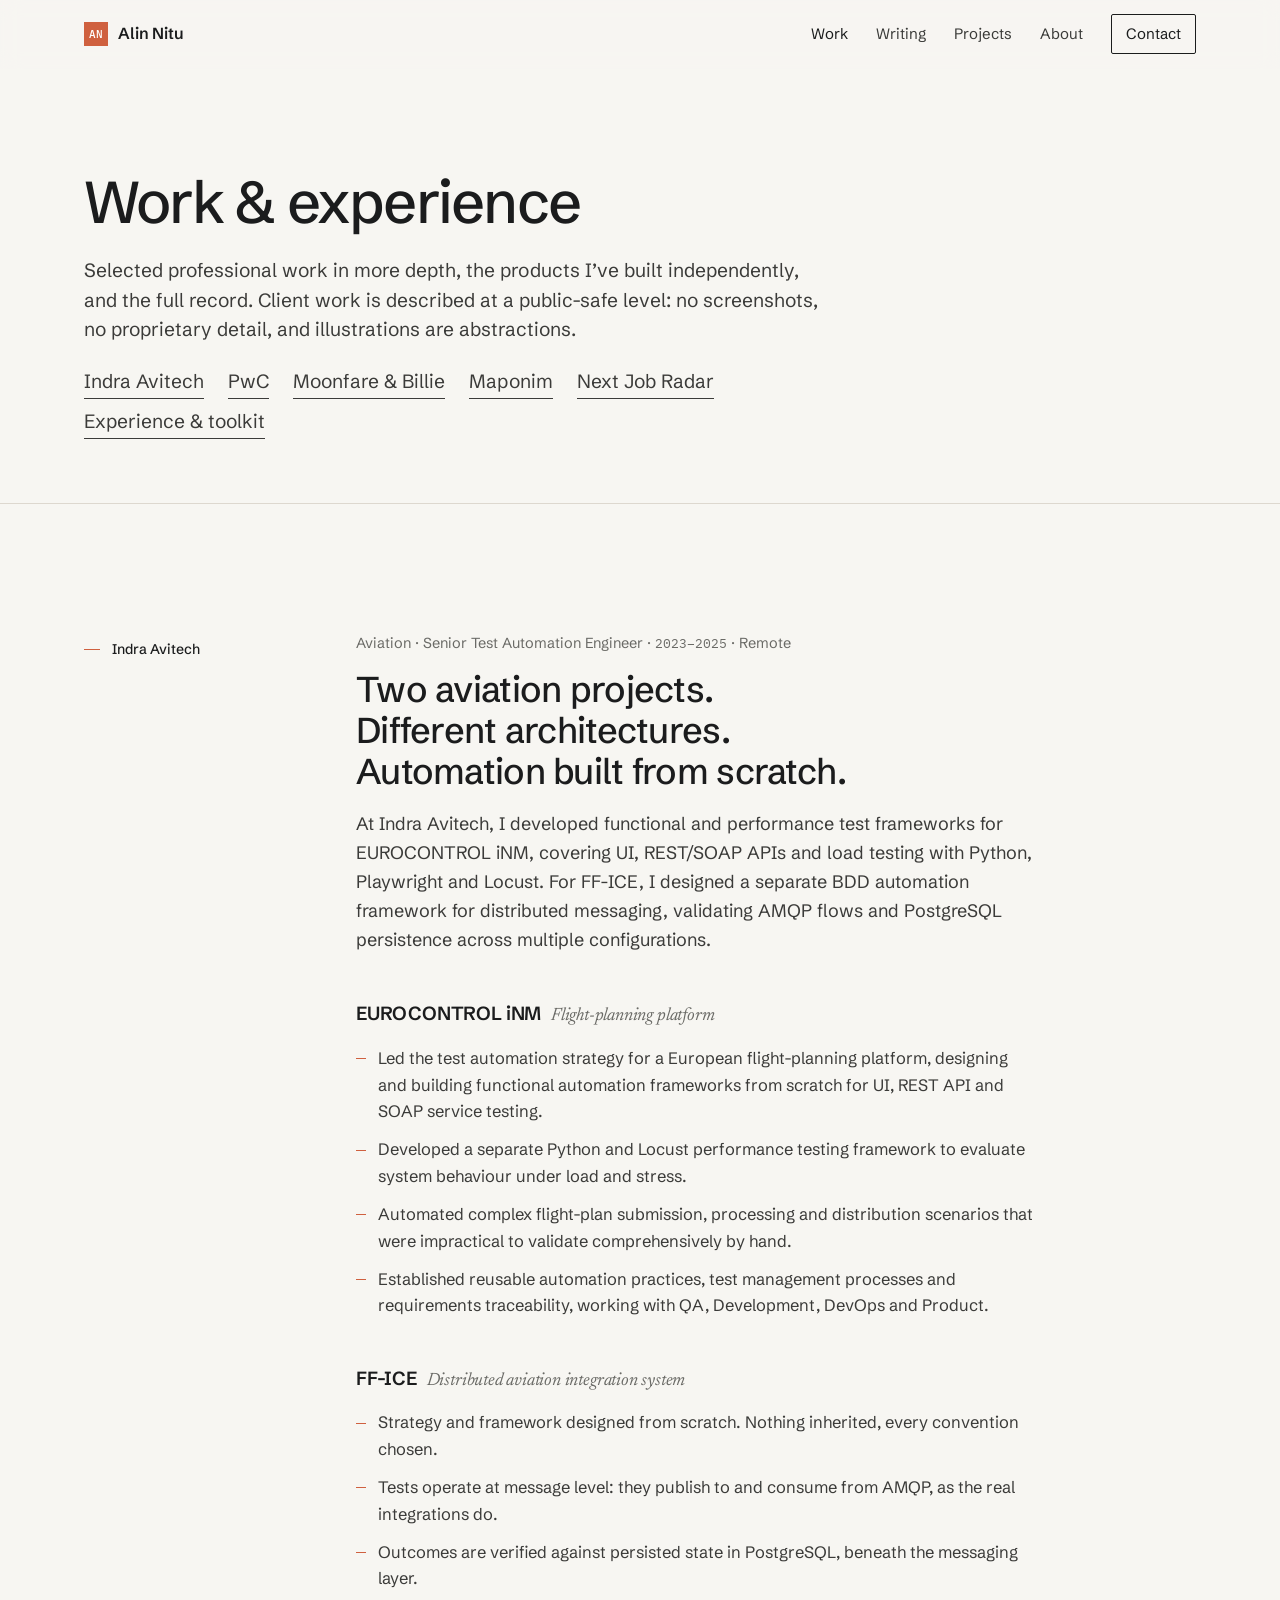
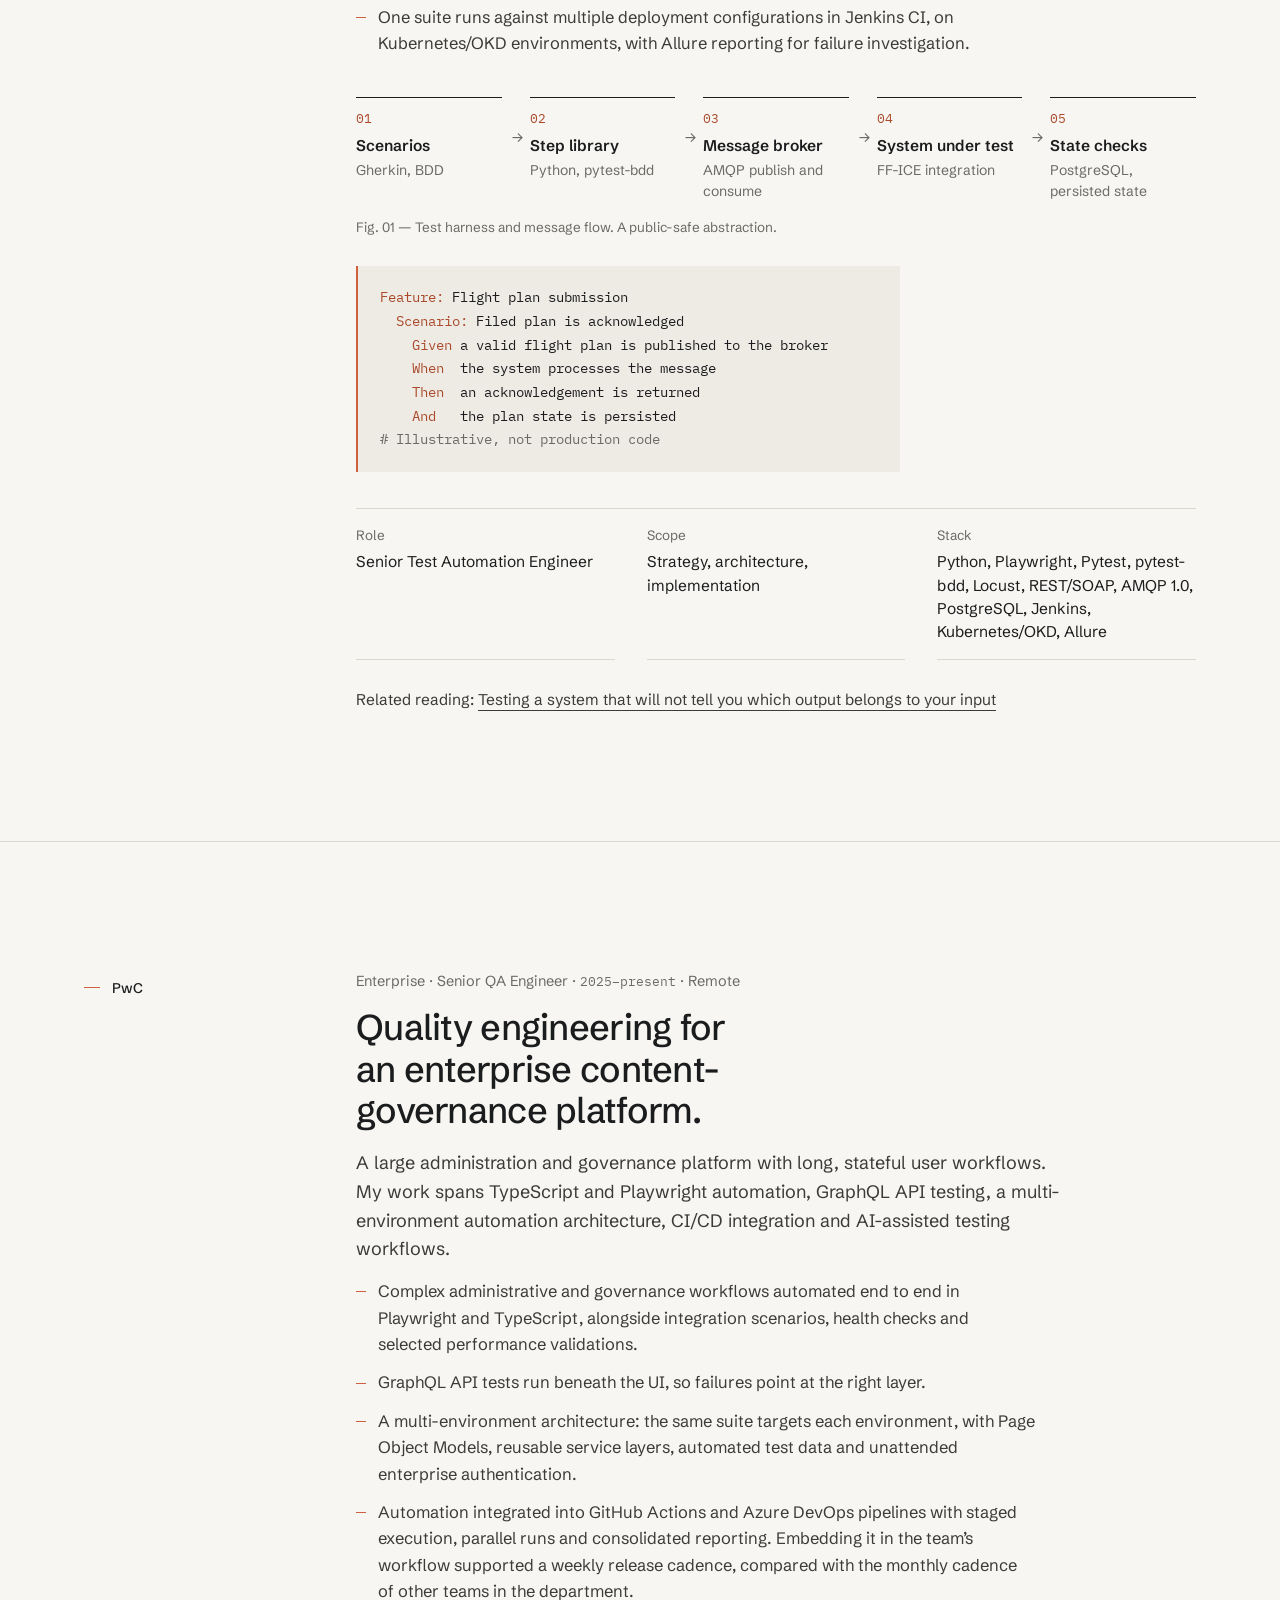
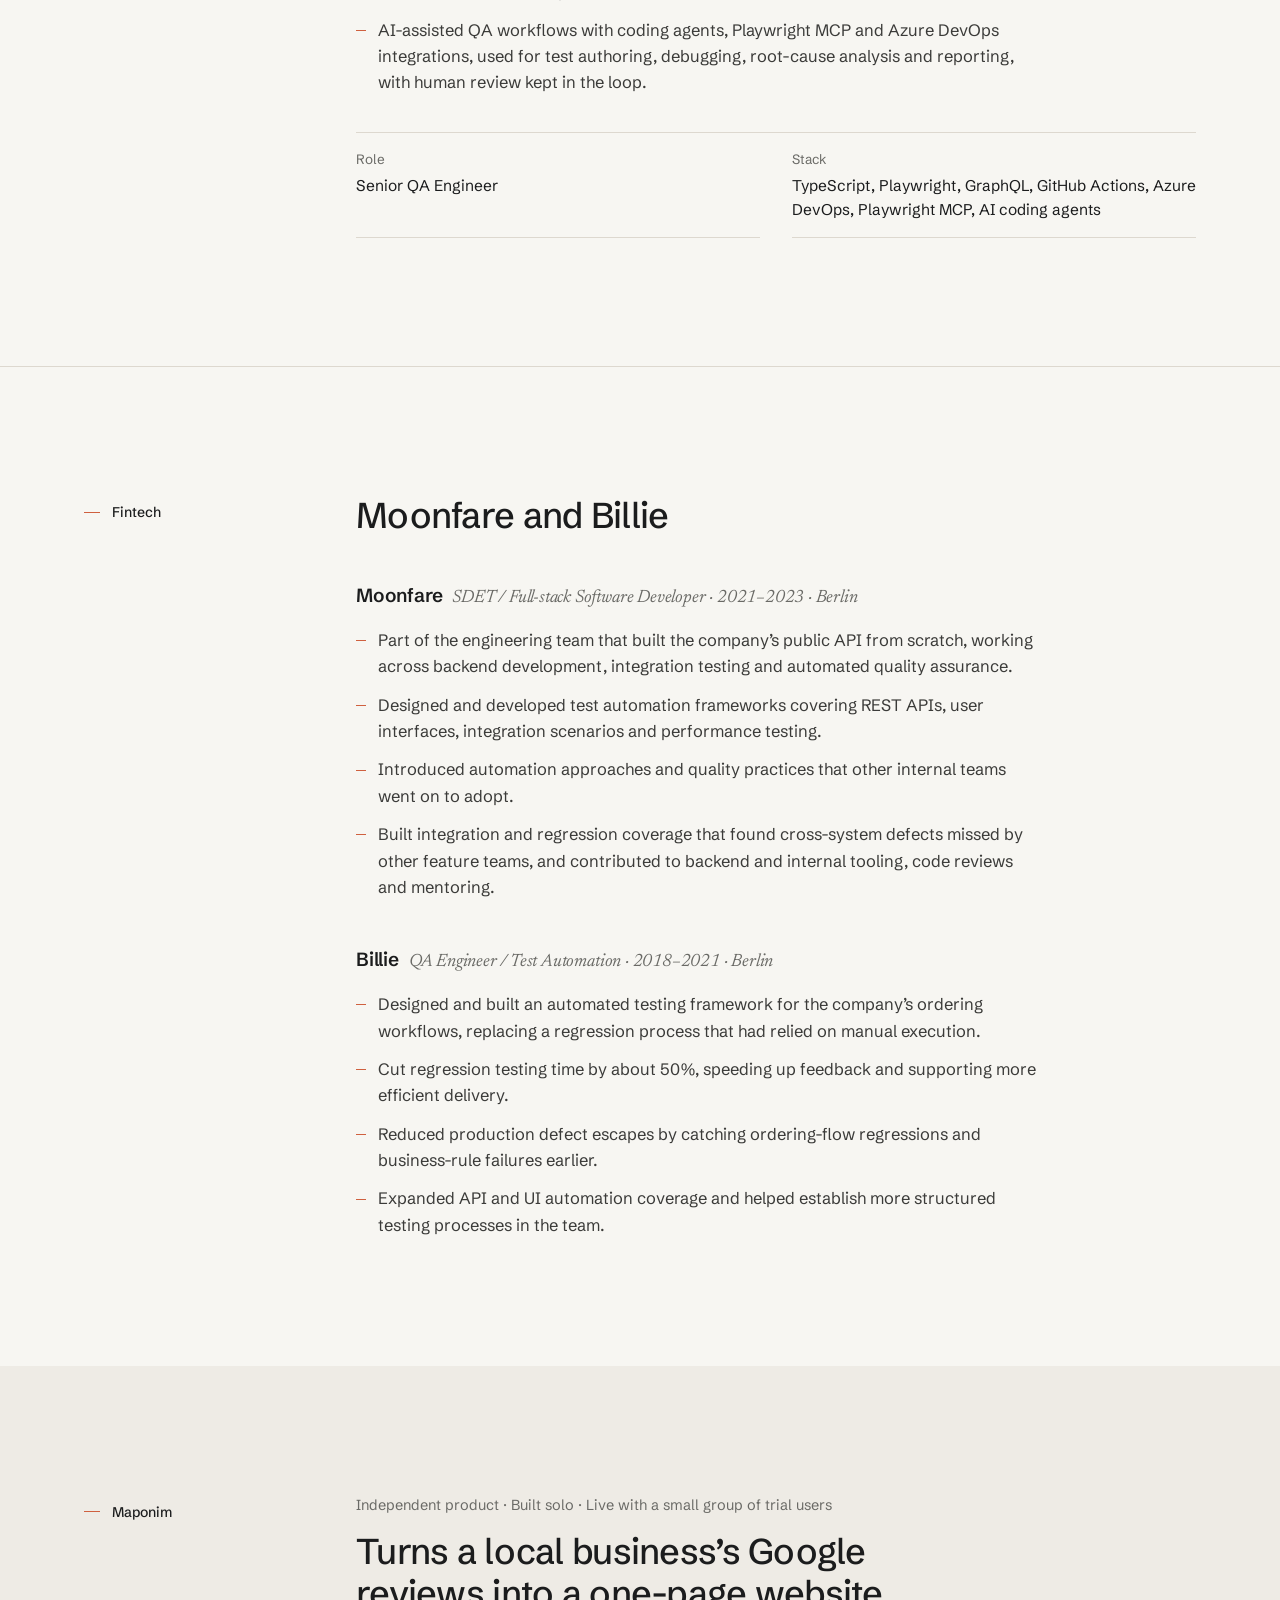
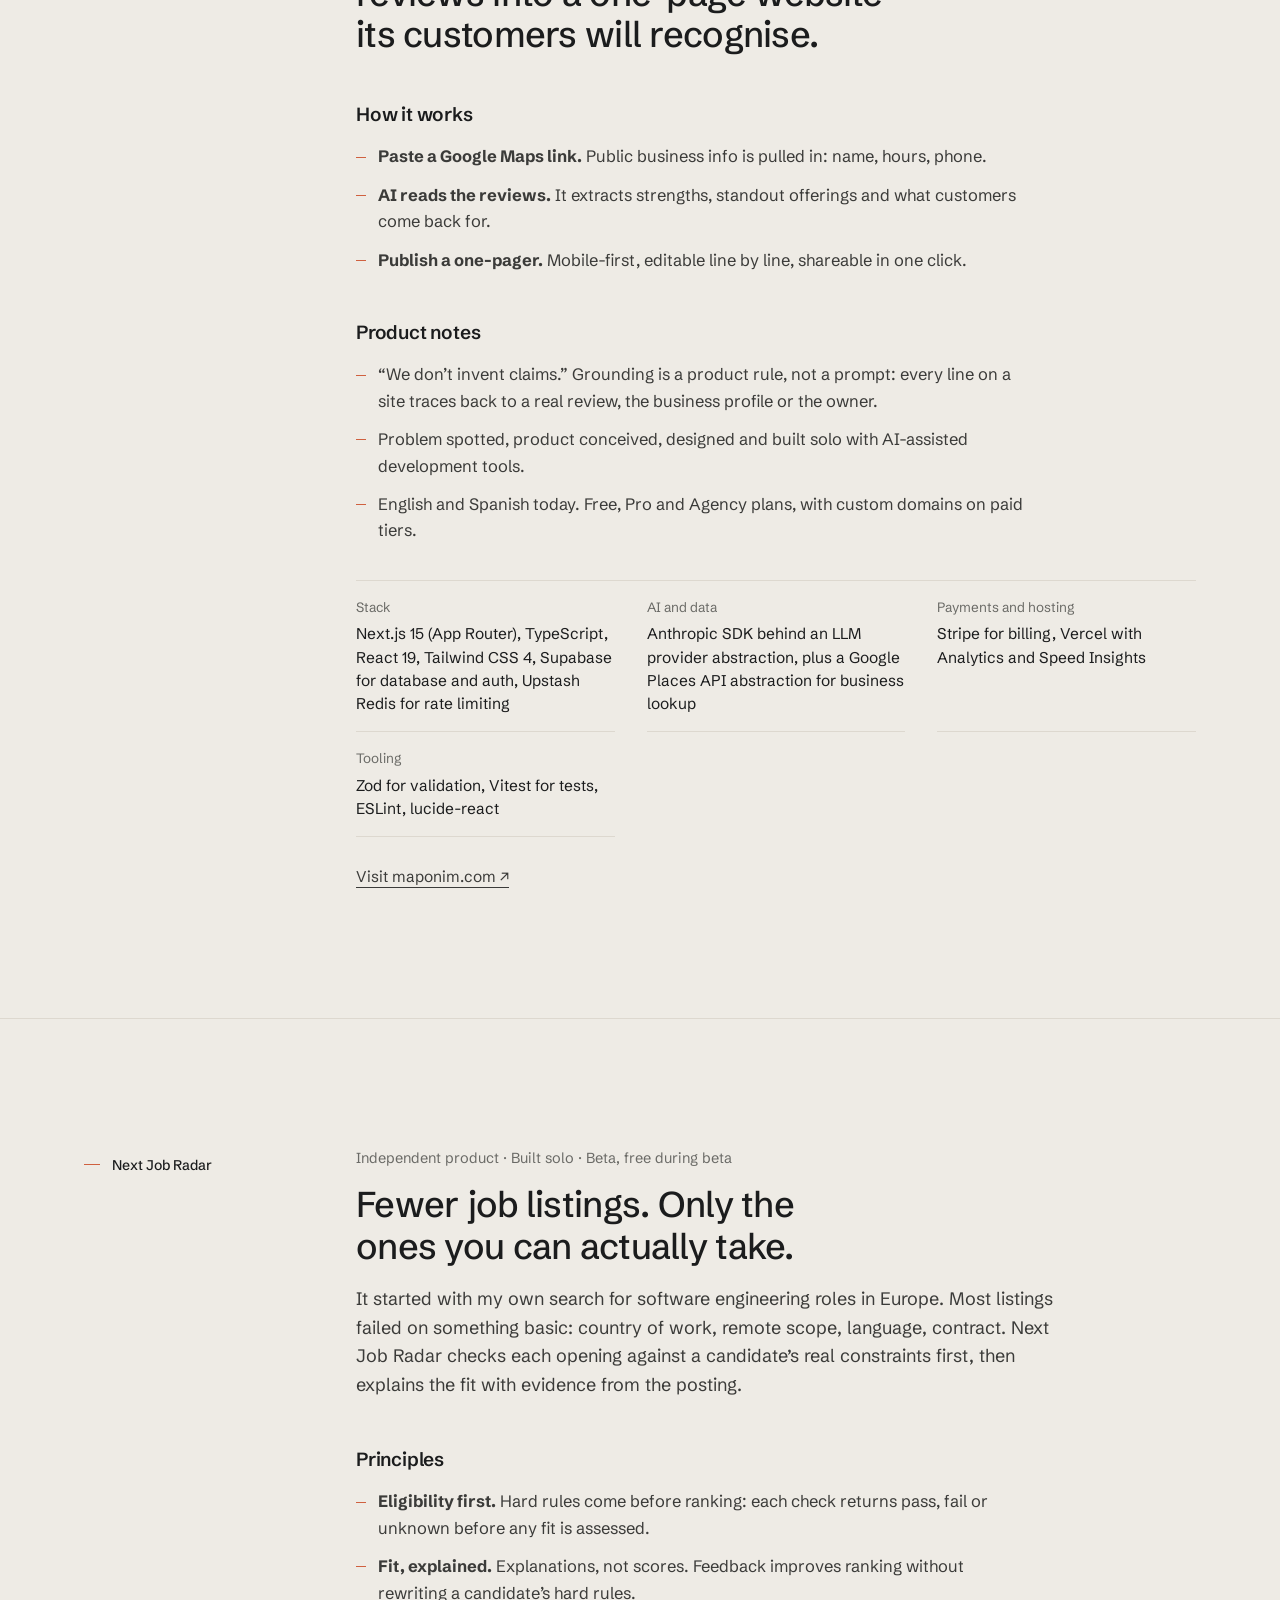
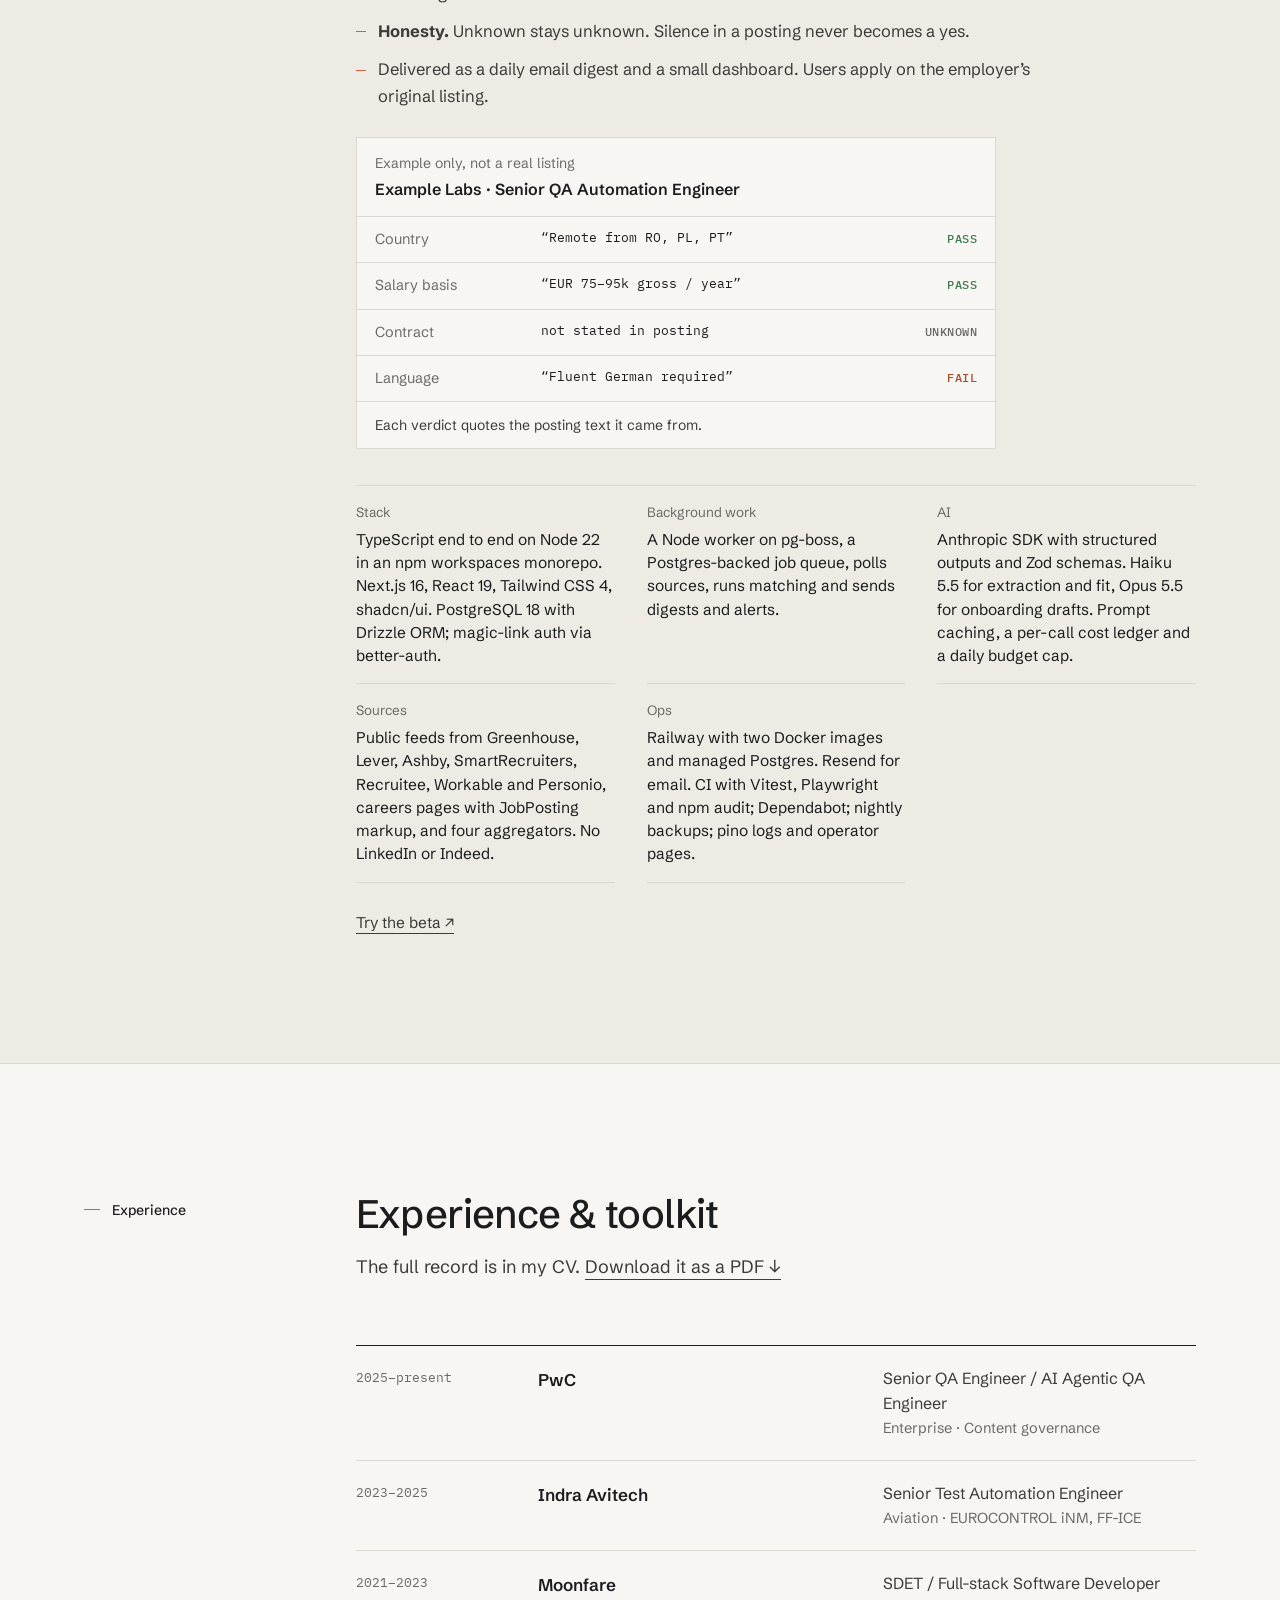
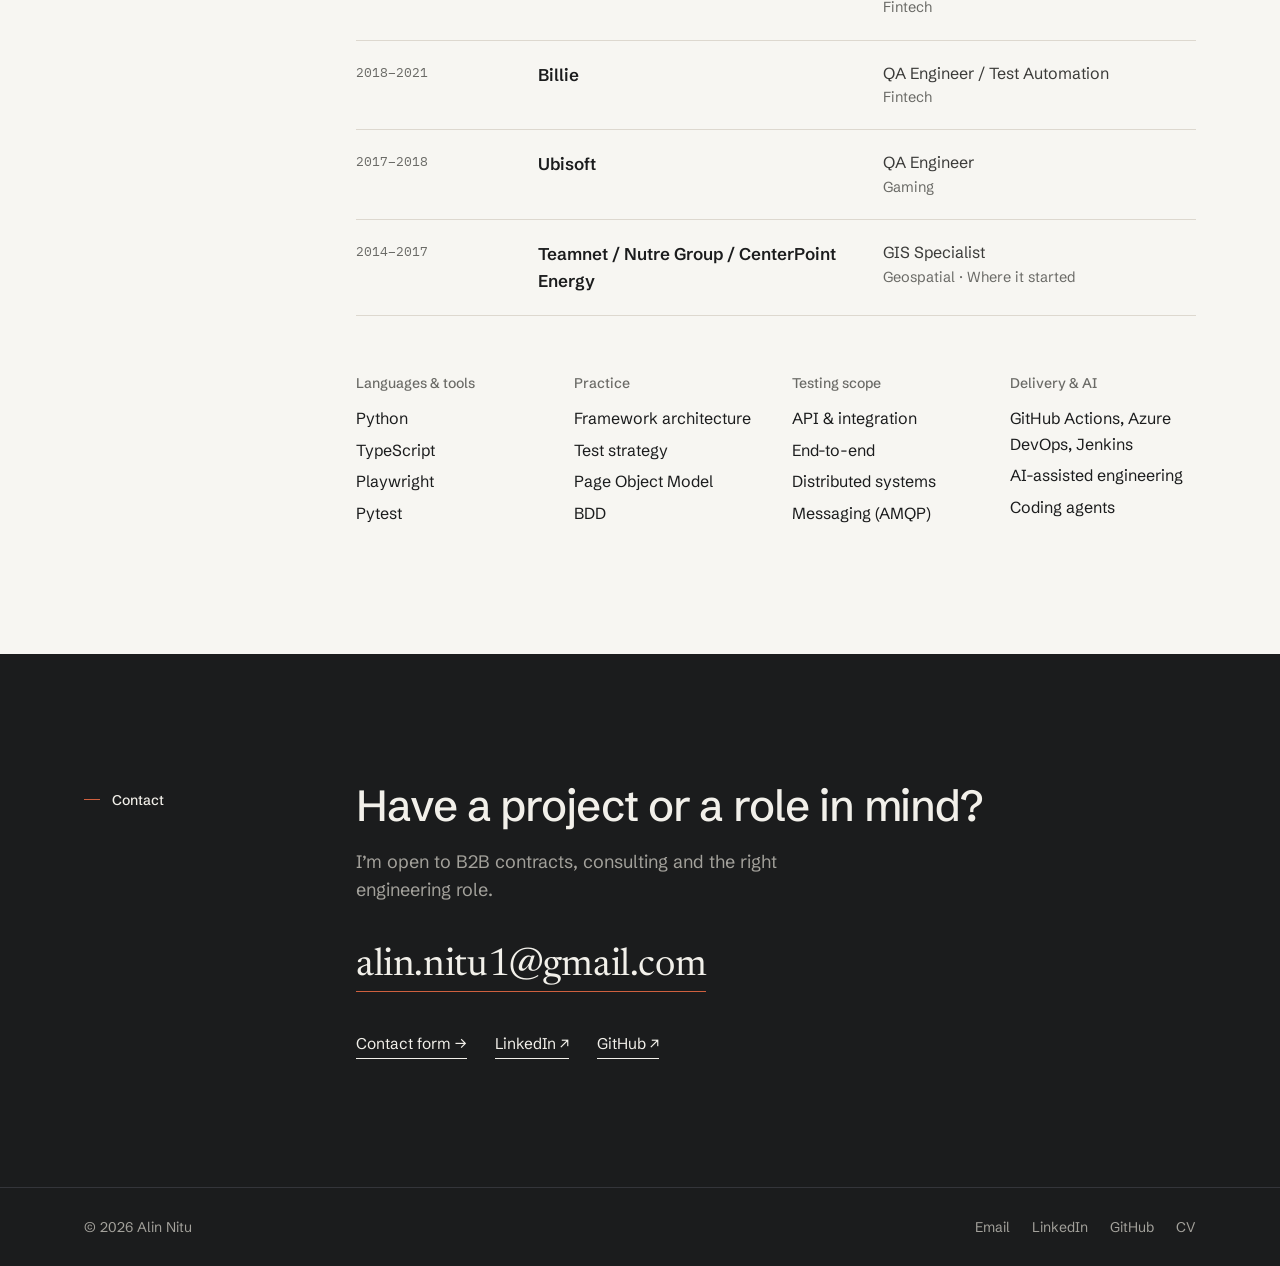
==== commit 76a00c15: "Match PwC and Indra Avitech dates to the CV Co-Authored-By: Claude Opus 5.5 <noreply@anthropic.com>" ====
--- a/work.html
+++ b/work.html
@@ -36,7 +36,7 @@
     <details class="menu">
       <summary>Menu</summary>
       <div class="menu-panel">
-        <a href="/work">Work</a><a href="/#writing">Writing</a><a href="/#projects">Projects</a><a href="/#about">About</a><a href="/#contact">Contact</a><a href="/resources/Alin_Nitu_CV_Senior_QA_Engineer.pdf" download>Download CV</a>
+        <a href="/work">Work</a><a href="/#writing">Writing</a><a href="/#projects">Projects</a><a href="/#about">About</a><a href="/#contact">Contact</a><a href="/cv/Alin_Nitu_Senior_QA_Engineer_CV.pdf" download>Download CV</a>
       </div>
     </details>
   </div>
@@ -63,7 +63,7 @@
     <div class="container section-grid">
       <p class="label">Indra Avitech</p>
       <div>
-        <p class="case-meta">Aviation · Senior Test Automation Engineer · <span class="mono">2023–2026</span> · Remote</p>
+        <p class="case-meta">Aviation · Senior Test Automation Engineer · <span class="mono">2023–2025</span> · Remote</p>
         <h2 id="indra-title">Two aviation projects. Different architectures. Automation built from scratch.</h2>
         <p class="case-lead">At Indra Avitech, I developed functional and performance test frameworks for EUROCONTROL iNM, covering UI, REST/SOAP APIs and load testing with Python, Playwright and Locust. For FF-ICE, I designed a separate BDD automation framework for distributed messaging, validating AMQP flows and PostgreSQL persistence across multiple configurations.</p>
 
@@ -115,7 +115,7 @@
     <div class="container section-grid">
       <p class="label">PwC</p>
       <div>
-        <p class="case-meta">Enterprise · Senior QA Engineer · <span class="mono">2026–present</span> · Remote</p>
+        <p class="case-meta">Enterprise · Senior QA Engineer · <span class="mono">2025–present</span> · Remote</p>
         <h2 id="pwc-title">Quality engineering for an enterprise content-governance platform.</h2>
         <p class="case-lead">A large administration and governance platform with long, stateful user workflows. My work spans TypeScript and Playwright automation, GraphQL API testing, a multi-environment automation architecture, CI/CD integration and AI-assisted testing workflows.</p>
         <ul class="points">
@@ -235,11 +235,11 @@
       <div>
         <div class="section-head">
           <h2 id="exp-title">Experience &amp; toolkit</h2>
-          <p>The full record is in my CV. <a class="link" href="/resources/Alin_Nitu_CV_Senior_QA_Engineer.pdf" download="Alin_Nitu_CV_Senior_QA_Engineer.pdf">Download it as a PDF <span class="arrow down" aria-hidden="true">↓</span></a></p>
+          <p>The full record is in my CV. <a class="link" href="/cv/Alin_Nitu_Senior_QA_Engineer_CV.pdf" download="Alin_Nitu_Senior_QA_Engineer_CV.pdf">Download it as a PDF <span class="arrow down" aria-hidden="true">↓</span></a></p>
         </div>
         <div class="timeline">
-          <div><span class="y">2026–present</span><b>PwC</b><span>Senior QA Engineer / AI Agentic QA Engineer<em>Enterprise · Content governance</em></span></div>
-          <div><span class="y">2023–2026</span><b>Indra Avitech</b><span>Senior Test Automation Engineer<em>Aviation · EUROCONTROL iNM, FF-ICE</em></span></div>
+          <div><span class="y">2025–present</span><b>PwC</b><span>Senior QA Engineer / AI Agentic QA Engineer<em>Enterprise · Content governance</em></span></div>
+          <div><span class="y">2023–2025</span><b>Indra Avitech</b><span>Senior Test Automation Engineer<em>Aviation · EUROCONTROL iNM, FF-ICE</em></span></div>
           <div><span class="y">2021–2023</span><b>Moonfare</b><span>SDET / Full-stack Software Developer<em>Fintech</em></span></div>
           <div><span class="y">2018–2021</span><b>Billie</b><span>QA Engineer / Test Automation<em>Fintech</em></span></div>
           <div><span class="y">2017–2018</span><b>Ubisoft</b><span>QA Engineer<em>Gaming</em></span></div>
@@ -279,7 +279,7 @@
       <a href="mailto:alin.nitu1@gmail.com">Email</a>
       <a href="https://www.linkedin.com/in/alinnitu/" target="_blank" rel="noopener">LinkedIn</a>
       <a href="https://github.com/AlinNitu" target="_blank" rel="noopener">GitHub</a>
-      <a href="/resources/Alin_Nitu_CV_Senior_QA_Engineer.pdf" download>CV</a>
+      <a href="/cv/Alin_Nitu_Senior_QA_Engineer_CV.pdf" download>CV</a>
     </nav>
   </div>
 </footer>
